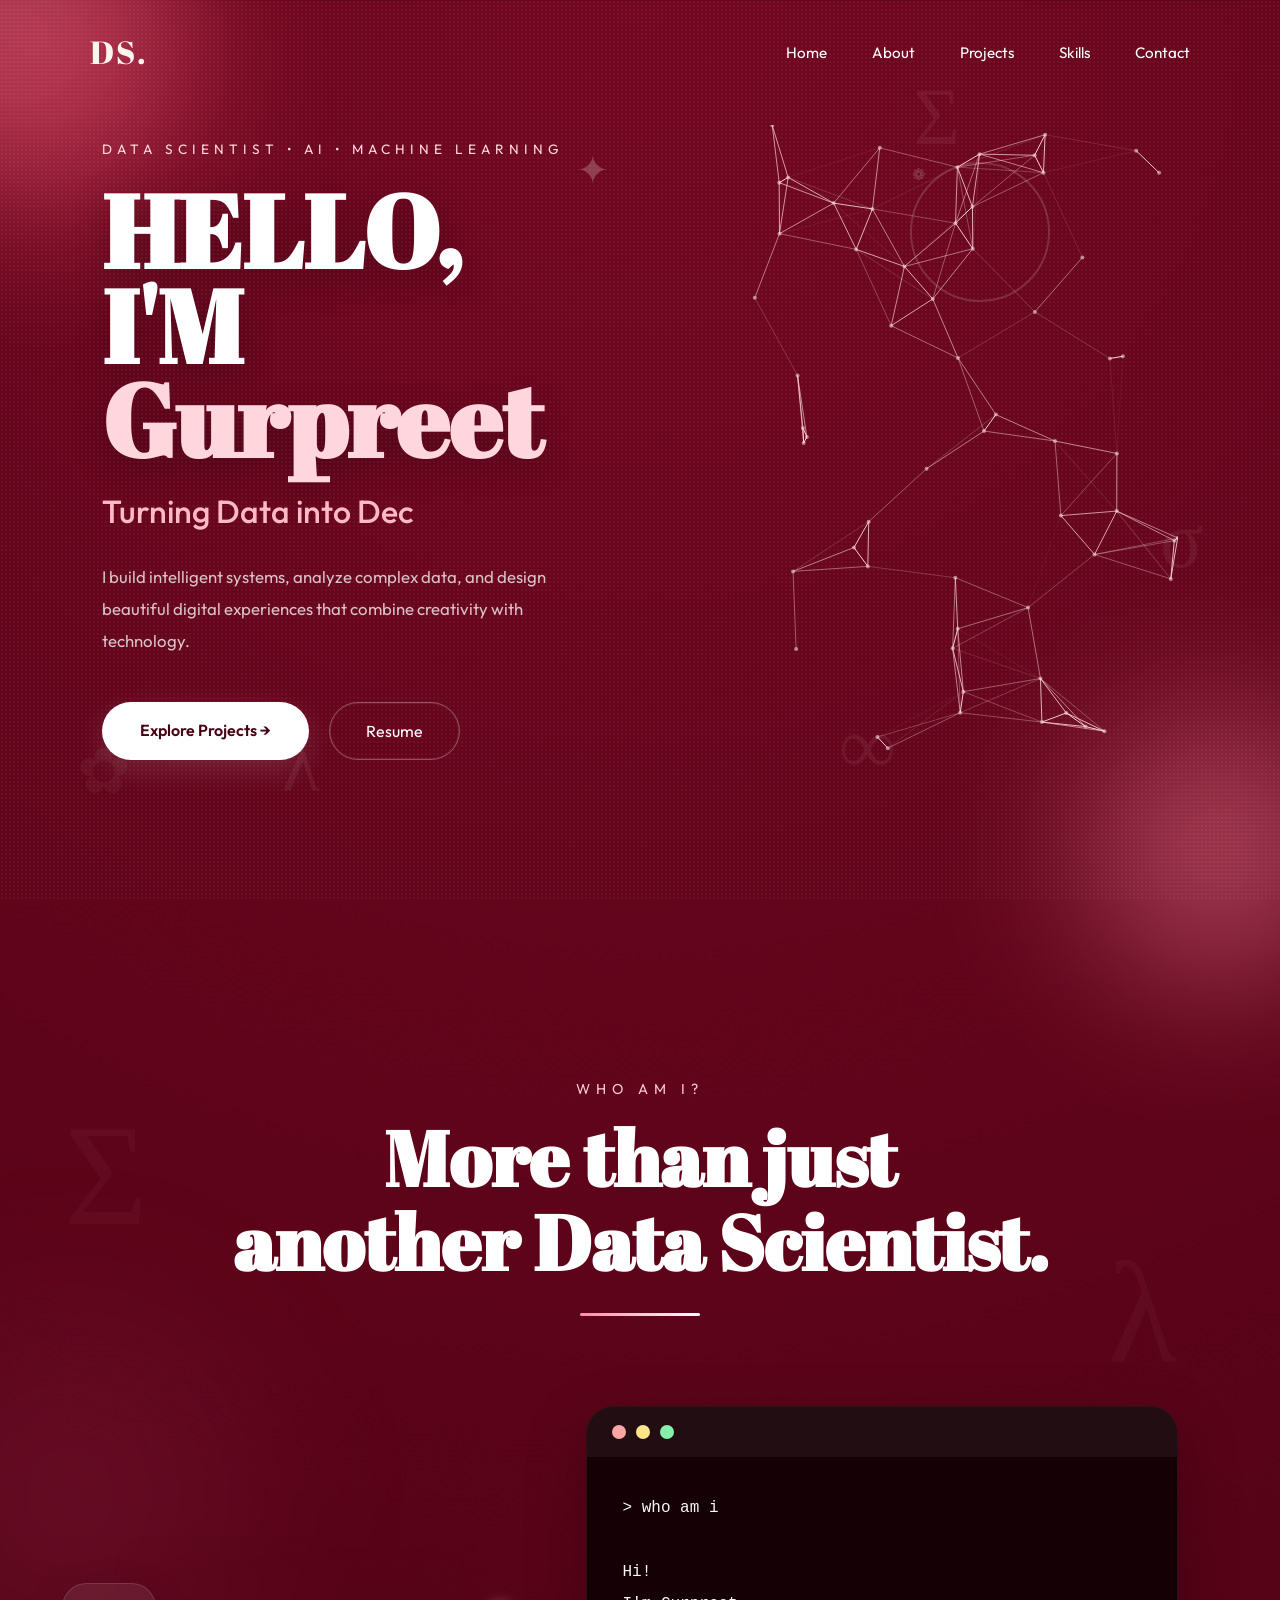
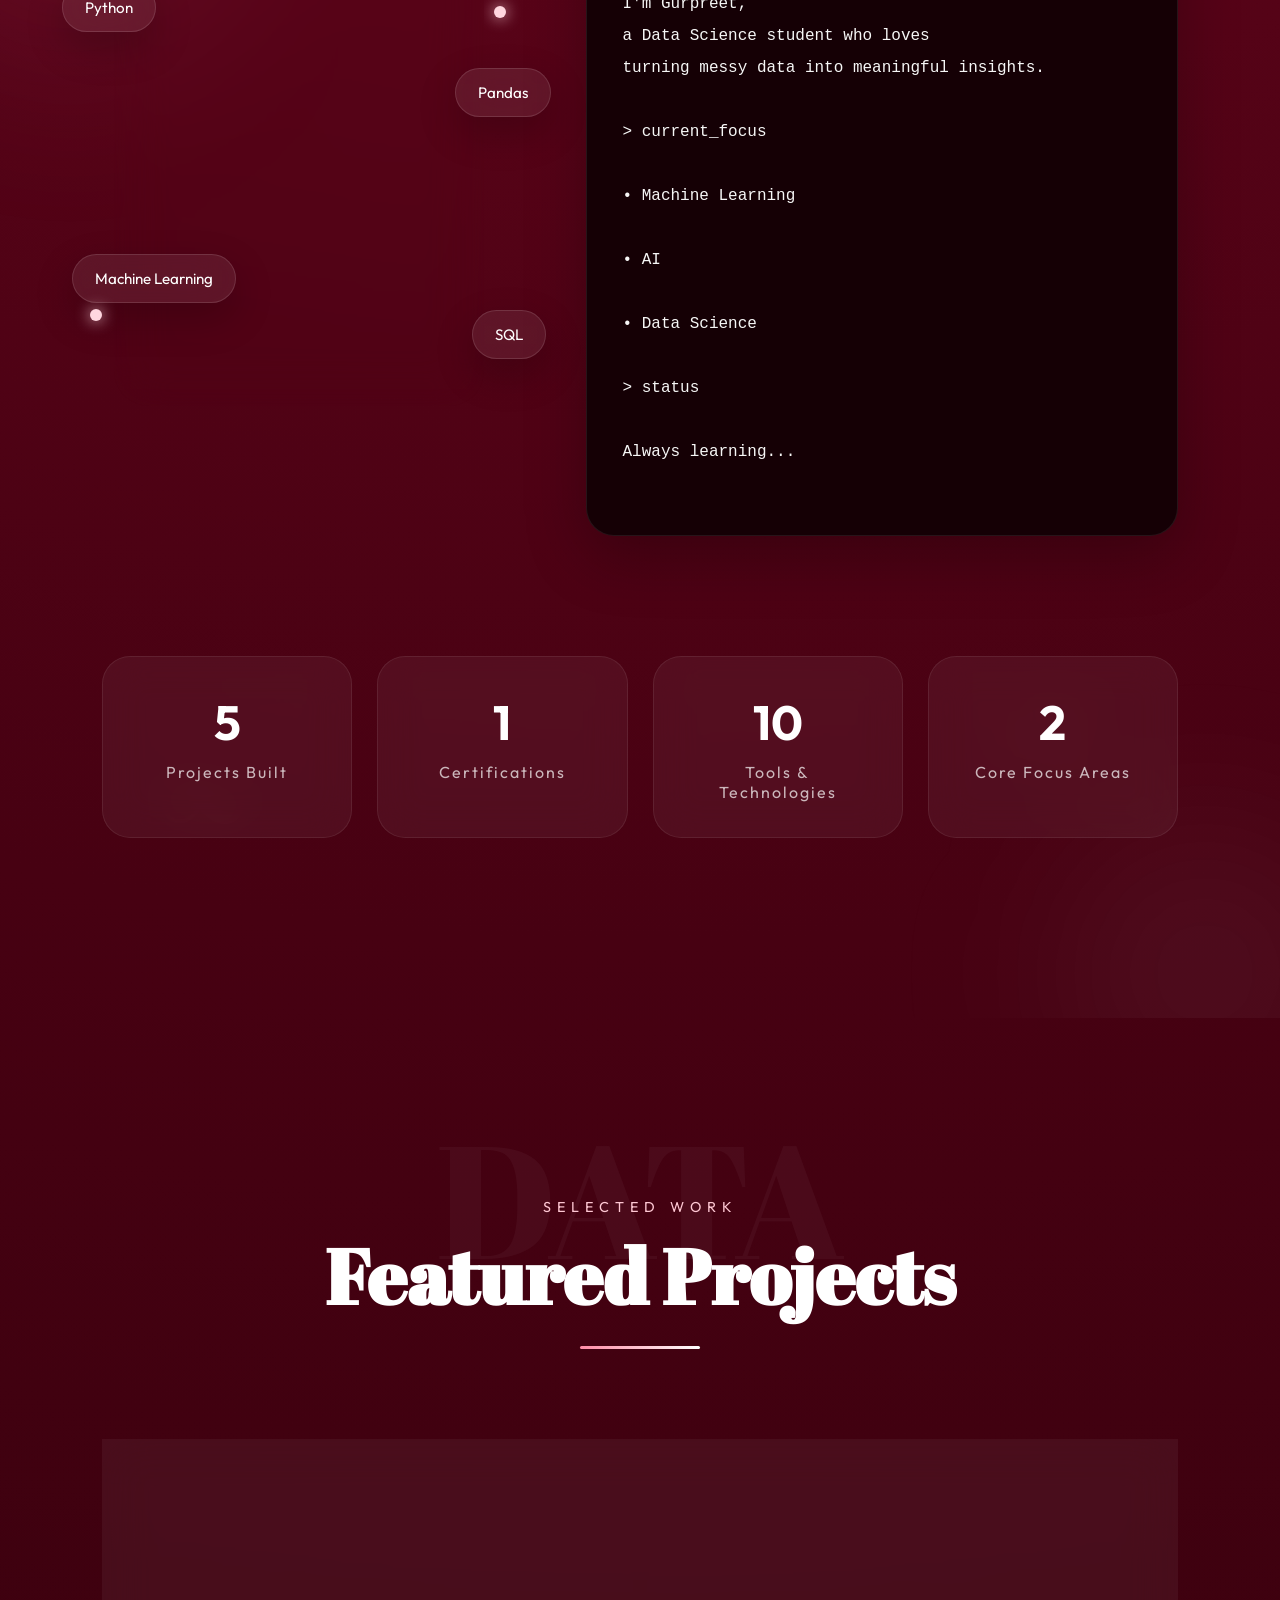
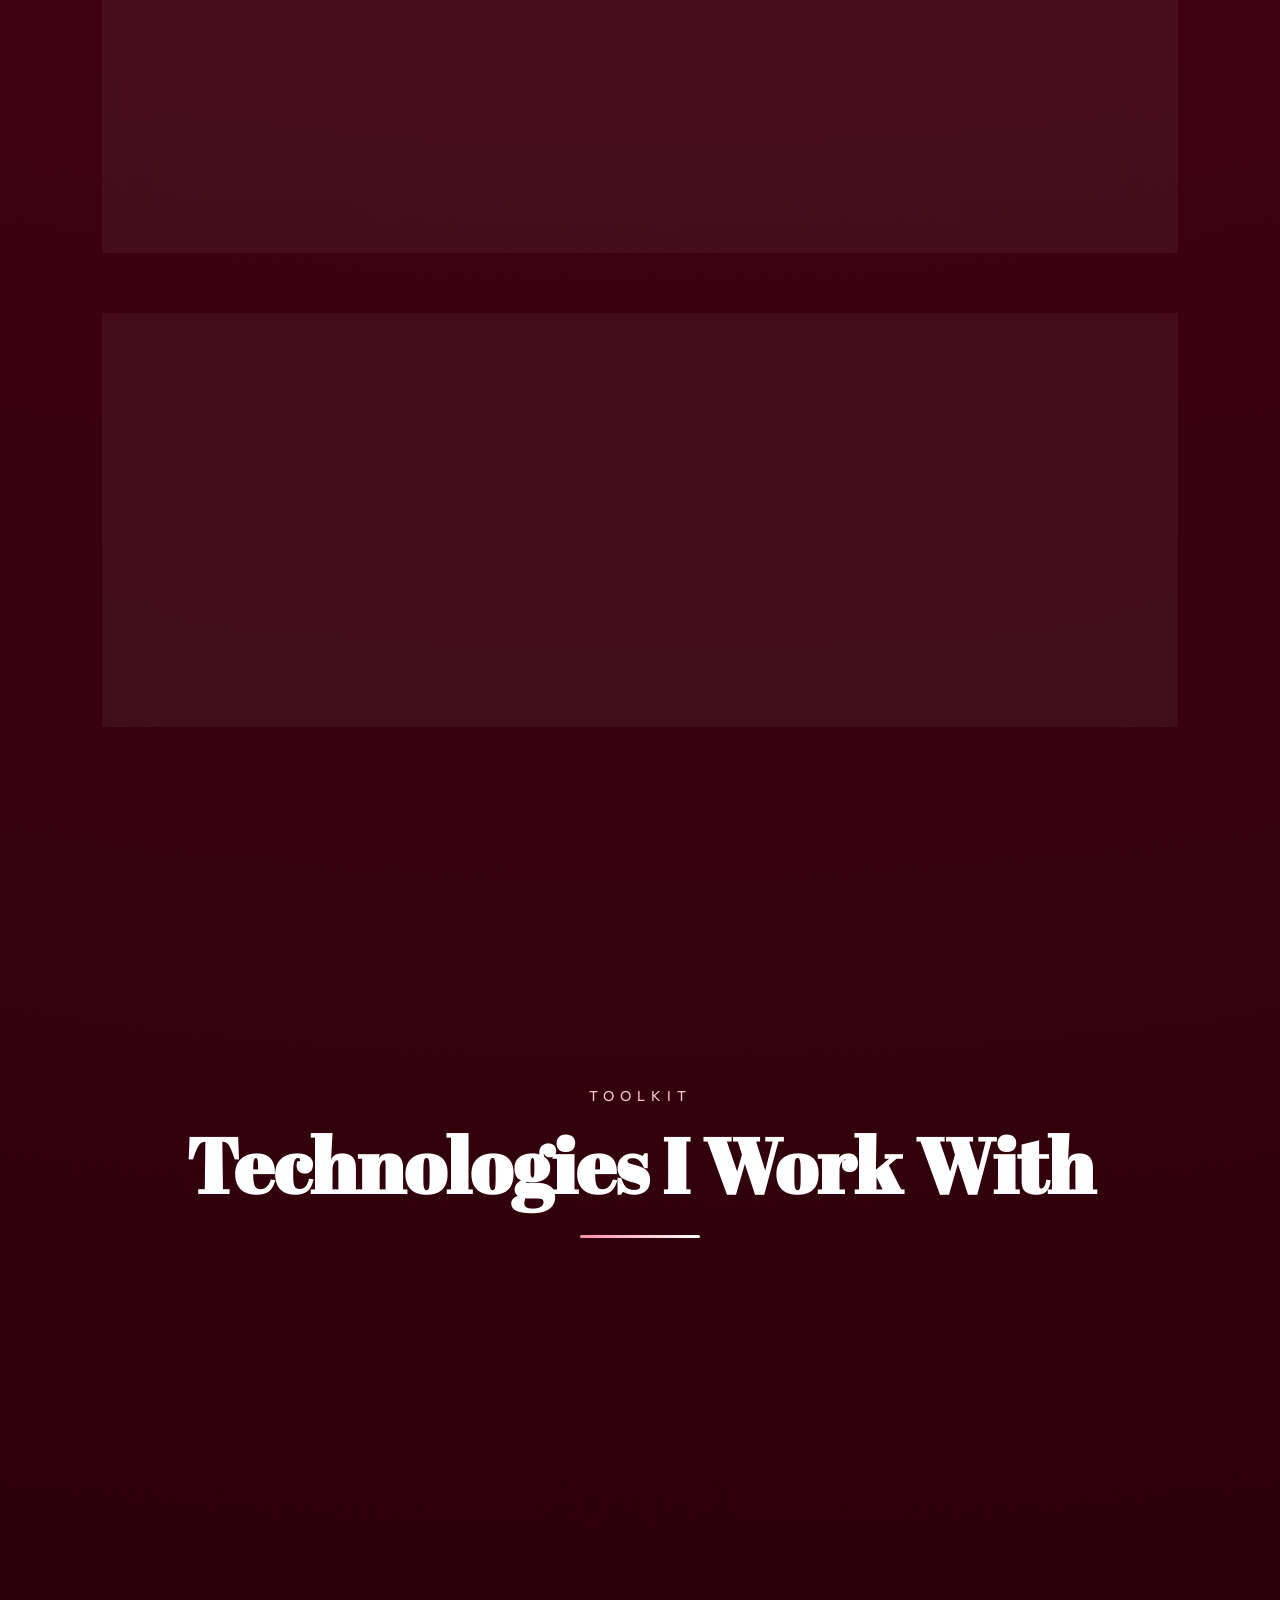
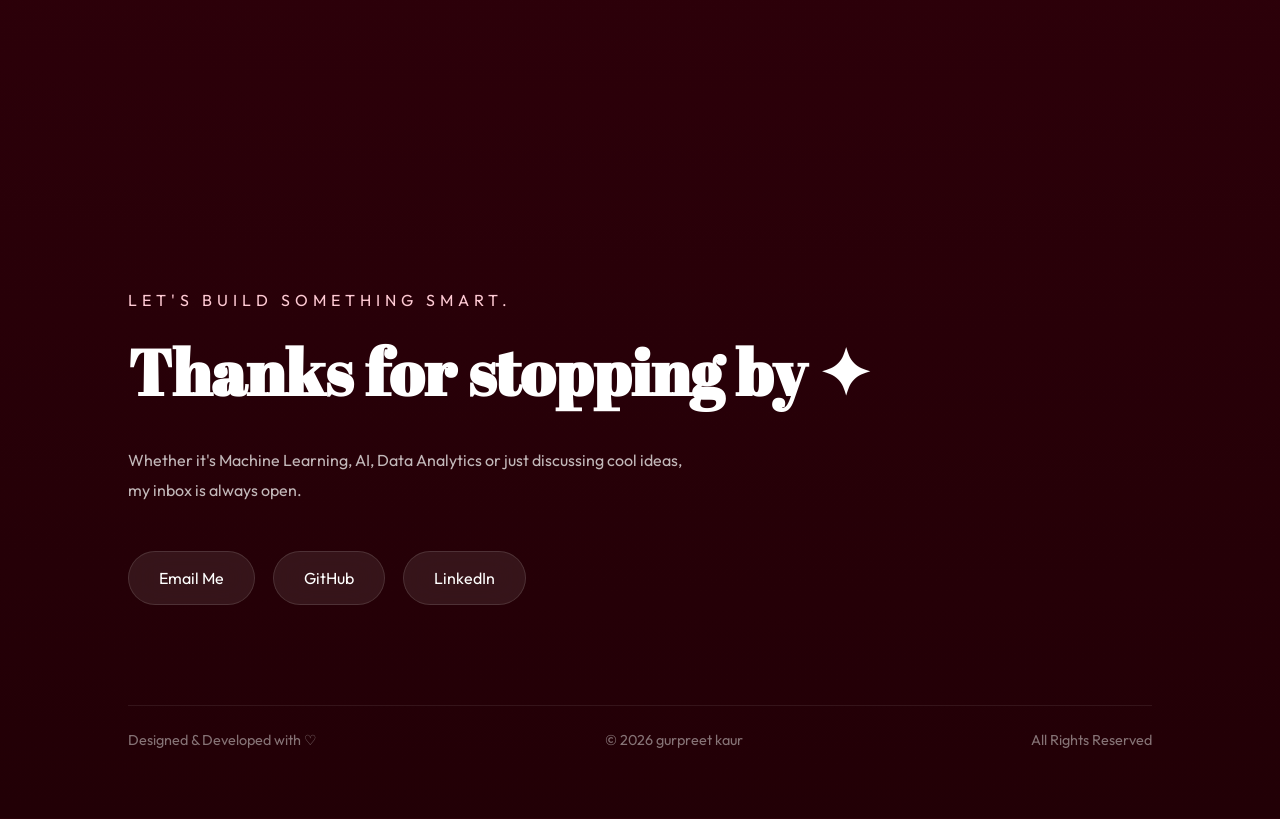
==== home.html @ 39acb0eb "Initial portfolio" ====
<!DOCTYPE html>
<html lang="en">

<head>
    <meta charset="UTF-8">
    <meta name="viewport" content="width=device-width, initial-scale=1.0">
    <title>Gurpreet Kaur | Data Scientist</title>
    <link rel="stylesheet" href="home.css">
    <link
        href="https://fonts.googleapis.com/css2?family=Abril+Fatface&family=Outfit:wght@300;400;500;600;700&display=swap"
        rel="stylesheet">
</head>

<body>
    <!-- Mouse Glow -->
    <div class="cursor-glow"></div>
    <!-- Grain -->
    <div class="grain"></div>
    <!-- Floating Particles -->
    <div class="particles"></div>
    <!-- Background Blobs -->
    <div class="blob blob1"></div>
    <div class="blob blob2"></div>
    <!-- Floating Maths -->
    <div class="math math1">Σ</div>
    <div class="math math2">λ</div>
    <div class="math math3">σ</div>
    <div class="math math4">∞</div>
    <!-- Decorative Shapes -->
    <div class="shape star">✦</div>
    <div class="shape flower">✿</div>
    <div class="shape circle">❁</div>
    <!-- ================= NAVBAR ================= -->
    <!-- Update Nav -->
    <nav>
        <div class="logo">DS.</div>
        <ul>
            <li><a href="home.html">Home</a></li>
            <li><a href="#about">About</a></li>
            <li><a href="#projects">Projects</a></li>
            <li><a href="#skills">Skills</a></li>
            <li><a href="#footer">Contact</a></li>
        </ul>
    </nav>
    <!-- ================= HERO ================= -->
    <section class="hero">
        <div class="hero-content">
            <p class="tag">
                DATA SCIENTIST • AI • MACHINE LEARNING
            </p>
            <h1>
                HELLO,
                <br>
                I'M
                <span>Gurpreet</span>
            </h1>
            <h2 id="typing">
                Turning Data into Decisions.
            </h2>
            <p class="description">
                I build intelligent systems, analyze complex data,
                and design beautiful digital experiences that combine
                creativity with technology.
            </p>
            <div class="buttons">
                <a href="https://github.com/gunjan01-source" target="_blank" rel="noopener" class="primary">
                    Explore Projects →
                </a>
                <a href="Gurpreet_Kaur_Resume.pdf" target="_blank" rel="noopener" class="secondary">
                    Resume
                </a>
            </div>
        </div>
        <!-- Neural Network -->
        <div class="network">
            <canvas id="networkCanvas"></canvas>
        </div>
    </section>
<!-- ==========================================
                        ABOUT
=========================================== -->
    <section class="about" id="about">
        <div class="about-bg">
            <span>Σ</span>
            <span>λ</span>
            <span>∞</span>
            <span>σ</span>
        </div>
        <div class="section-title">
            <p>WHO AM I?</p>
            <h2>
                More than just
                <br>
                another Data Scientist.
            </h2>
        </div>
        <div class="about-container">
            <!-- LEFT -->
            <div class="about-left">
                <div class="image-card">
                    <img src="profile-pixel-removebg-preview.png" alt="Pixel art portrait of Gurpreet Kaur">
                </div>
                <div class="floating-chip chip-a">
                    Python
                </div>
                <div class="floating-chip chip-b">
                    Pandas
                </div>
                <div class="floating-chip chip-c">
                    Machine Learning
                </div>
                <div class="floating-chip chip-d">
                    SQL
                </div>
            </div>
            <!-- RIGHT -->
            <div class="about-right">
                <div class="terminal">
                    <div class="terminal-header">
                        <span class="red"></span>
                        <span class="yellow"></span>
                        <span class="green"></span>
                    </div>
                    <div class="terminal-body">
                        <pre>
> who am i

Hi!
I'm Gurpreet,
a Data Science student who loves
turning messy data into meaningful insights.

> current_focus

• Machine Learning

• AI

• Data Science

> status

Always learning...

</pre>
                    </div>
                </div>
            </div>
        </div>
        <div class="stats">
            <div class="stat-card">
                <h3 class="counter" data-target="8">0</h3>
                <p>Projects Built</p>
            </div>
            <div class="stat-card">
                <h3 class="counter" data-target="1">0</h3>
                <p>Certifications</p>
            </div>
            <div class="stat-card">
                <h3 class="counter" data-target="16">0</h3>
                <p>Tools &amp; Technologies</p>
            </div>
            <div class="stat-card">
                <h3 class="counter" data-target="3">0</h3>
                <p>Core Focus Areas</p>
            </div>
        </div>
    </section>


      
<!-- =====================================
            PROJECTS
====================================== -->
        <section class="projects" id="projects">
            <div class="section-title">
                <p>SELECTED WORK</p>
                <div class="desing">
                    DATA
                    </div>
                <h2>
                    Featured Projects
                </h2>
            </div>
            <div class="project-list">
                <!-- Project 1 -->
                <article class="project-card">
                    <div class="project-number">
                        01
                    </div>
                    <div class="project-content">
                        <h3>
                            Sales-Analysis
                        </h3>
                        <p>
                            Exploratory data analysis and
                            dashboarding on retail sales data
                            to uncover business insights.
                        </p>
                        <div class="tech-stack">
                            <span>Python</span>
                            <span>Numpy</span>
                            <span>Pandas</span>
                            <span>Matplotlib</span>
                            <span>Power BI</span>
                            <span>SQL</span>
                        </div>
                        <div class="project-buttons">
                            <a href="https://github.com/gunjan01-source/superstore-analysis">
                                GitHub →
                            </a>
                        </div>
                    </div>
                </article>
                <!-- Project 2 -->
                <article class="project-card">
                    <div class="project-number">
                        02
                    </div>
                    <div class="project-content">
                        <h3>
                            House Price Prediction
                        </h3>
                        <p>
                            Predicting house prices using
                            regression algorithms and
                            feature engineering.
                        </p>
                        <div class="tech-stack">
                            <span>Python</span>
                            <span>Pandas</span>
                            <span>Regression</span>
                        </div>
                        <div class="project-buttons">
                            <a href="https://github.com/gunjan01-source/house-price-prediction">
                                GitHub →
                            </a>
                        </div>
                    </div>
                </article>
            </div>
        </section>

        <section class="skills" id="skills">
                <div class="section-title">
                    <p> TOOLKIT</p>
                    <h2>Technologies I Work With</h2>
                </div>
                <div class="skills-cloud">
                    <span class="skill-pill"> Python</span>
                    <span class="skill-pill"> Pandas</span>
                    <span class="skill-pill"> NumPy</span>
                    <span class="skill-pill"> Matplotlib</span>
                    <span class="skill-pill"> Seaborn</span>
                    <span class="skill-pill"> Power BI</span>
                    <span class="skill-pill"> Tableau</span>
                    <span class="skill-pill"> SQL</span>
                    <span class="skill-pill"> MongoDB</span>
                    <span class="skill-pill"> Machine Learning</span>
                    <span class="skill-pill"> Scikit-Learn</span>
                    <span class="skill-pill"> Statistics</span>
                    <span class="skill-pill"> Data Cleaning</span>
                    <span class="skill-pill"> Data Visualization</span>
                    <span class="skill-pill"> Excel</span>
                    <span class="skill-pill"> Git</span>
                </div>
            </section>
<!-- ====================================
                    FOOTER
 ======================================== -->
    <footer class="footer" id="footer">

        <div class="footer-content">
            <p class="footer-tag">
                Let's Build Something Smart.
            </p>
            <h2>
                Thanks for stopping by ✦
            </h2>
            <p class="footer-desc">
                Whether it's Machine Learning, AI,
                Data Analytics or just discussing cool ideas,
                my inbox is always open.
            </p>
            <div class="footer-buttons">
                <a href="mailto:gunjan010908@gmail.com">
                    Email Me
                </a>
                <a href="https://github.com/gunjan01-source" target="_blank">
                    GitHub
                </a>
                <a href="https://www.linkedin.com/in/gurpreet-kaur-55100341a/" target="_blank">
                    LinkedIn
                </a>
            </div>
        </div>

        <div class="footer-bottom">
            <span>
                Designed & Developed with ♡
            </span>
            <span>
                © 2026 gurpreet kaur
            </span>
            <span>
            All Rights Reserved 
            </span>
        </div>
    </footer>
    
    <script src="home.js"></script>
</body>

</html>
---- home.css ----
/* ===================================================
        RESET
=================================================== */

*{
    margin:0;
    padding:0;
    box-sizing:border-box;
}

html{
    scroll-behavior:smooth;
}

body{

    background:
    radial-gradient(circle at top,
    #730721 0%,
    #470112 45%,
    #220006 100%);

    min-height:100vh;

    overflow-x:hidden;

    color:#FFF5F0;

    font-family:'Outfit',sans-serif;


}


/* ===================================================
        VARIABLES
=================================================== */

:root{

    --primary:#fff5ef;

    --secondary:#ffd8de;

    --accent:#ff5c7c;

    --glass:rgba(255,255,255,.08);

}


/* ===================================================
        GRAIN
=================================================== */

.grain{

    position:fixed;

    inset:0;

    pointer-events:none;

    opacity:.05;

    z-index:999;

    background-image:

    radial-gradient(#ffffff 1px,transparent 1px);

    background-size:4px 4px;

}


/* ===================================================
        NAVBAR
=================================================== */

nav{

    position:fixed;

    top:0;

    left:0;

    width:100%;

    padding:30px 7%;

    display:flex;

    justify-content:space-between;

    align-items:center;

    z-index:100;

}

.logo{

    font-size:2rem;

    font-family:'Abril Fatface',serif;

    color:var(--primary);

    letter-spacing:2px;

}

nav ul{

    display:flex;

    list-style:none;

    gap:45px;

}

nav a{

    text-decoration:none;

    color:white;

    font-size:.95rem;

    position:relative;

    transition:.35s;

}

nav a::after{

    content:"";

    position:absolute;

    left:0;

    bottom:-6px;

    width:0;

    height:2px;

    background:white;

    transition:.35s;

}

nav a:hover::after{

    width:100%;

}

nav a:hover{

    color:#ffd6dd;

}


/* ===================================================
        HERO
=================================================== */

.hero{

    min-height:100vh;

    display:flex;

    align-items:center;

    justify-content:space-between;

    padding:0 8%;

    position:relative;

}


/* ===================================================
        CONTENT
=================================================== */

.hero-content{

    width:55%;

    z-index:20;

}

.tag{

    color:#ffd8df;

    letter-spacing:5px;

    text-transform:uppercase;

    margin-bottom:25px;

    font-size:.85rem;

}

.hero h1{

    font-family:'Abril Fatface',serif;

    font-size:clamp(4rem,8vw,8rem);

    line-height:.92;

    color:white;

}

.hero h1 span{

    color:#ffd6dd;

}

.hero h2{

    margin-top:25px;

    font-size:2rem;

    font-weight:500;

    color:#ffb8c5;

}

.description{

    margin-top:30px;

    line-height:1.9;

    color:rgba(255,255,255,.75);

    width:85%;

    font-size:1.05rem;

}


/* ===================================================
        BUTTONS
=================================================== */

.buttons{

    margin-top:45px;

    display:flex;

    gap:20px;

}

button{

    cursor:pointer;

    border:none;

    font-size:1rem;

    transition:.35s;

    border-radius:50px;

}

a.primary,
a.secondary{

    display:inline-block;

    cursor:pointer;

    text-decoration:none;

    font-size:1rem;

    transition:.35s;

    border-radius:50px;

}

.primary{

    background:white;

    color:#450112;

    padding:18px 38px;

    font-weight:600;

}

.primary:hover{

    transform:translateY(-6px);

    box-shadow:

    0 15px 35px

    rgba(255,255,255,.18);

}

.secondary{

    background:transparent;

    border:1px solid

    rgba(255,255,255,.3);

    color:white;

    padding:18px 36px;

    backdrop-filter:blur(12px);

}

.secondary:hover{

    background:

    rgba(255,255,255,.08);

    transform:translateY(-6px);

}


/* ===================================================
        NETWORK
=================================================== */

.network{

    width:40%;

    height:650px;

    position:relative;

    overflow:hidden;

}

#networkCanvas{

    width:100%;

    height:100%;

}


/* ===================================================
        SCROLL
=================================================== */

.scroll{

    position:absolute;

    bottom:35px;

    left:50%;

    transform:translateX(-50%);

    display:flex;

    flex-direction:column;

    align-items:center;

    gap:8px;

    color:rgba(255,255,255,.55);

    animation:bounce 2s infinite;

}

.scroll span{

    font-size:.85rem;

    letter-spacing:3px;

}

@keyframes bounce{

    50%{

        transform:

        translate(-50%,-12px);

    }

}


/* ===================================================
        RESPONSIVE
=================================================== */

@media(max-width:950px){

.hero{

flex-direction:column;

justify-content:center;

text-align:center;

padding-top:120px;

}

.hero-content{

width:100%;

}

.description{

width:100%;

}

.buttons{

justify-content:center;

}

.network{

display:none;

}

nav ul{

display:none;

}

}

/* ===================================================
        CURSOR GLOW
=================================================== */

.cursor-glow{

    position:fixed;

    width:450px;

    height:450px;

    border-radius:50%;

    background:
    radial-gradient(circle,
    rgba(255,180,195,.22),
    transparent 70%);

    filter:blur(40px);

    pointer-events:none;

    z-index:1;

    transform:translate(-50%,-50%);

}


/* ===================================================
        FLOATING CODE
=================================================== */

.floating-code{

    position:absolute;

    font-family:monospace;

    color:rgba(255,255,255,.07);

    font-size:1rem;

    pointer-events:none;

    animation:floatCode 14s ease-in-out infinite;

    user-select:none;

}

.code1{

    top:12%;

    left:8%;

}

.code2{

    top:25%;

    right:10%;

}

.code3{

    bottom:18%;

    left:10%;

}

.code4{

    bottom:25%;

    right:8%;

}

.code5{

    top:55%;

    left:4%;

}

.code6{

    top:68%;

    right:18%;

}



/* ===================================================
        MATH SYMBOLS
=================================================== */

.math{

    position:absolute;

    color:rgba(255,255,255,.06);

    font-size:5rem;

    font-family:serif;

    pointer-events:none;

    animation:floatMath 12s ease-in-out infinite;

}

.math1{

    top:8%;

    right:25%;

}

.math2{

    bottom:10%;

    left:22%;

}

.math3{

    top:55%;

    right:6%;

}

.math4{

    bottom:12%;

    right:30%;

}



/* ===================================================
        DECORATIONS
=================================================== */

.shape{

    position:absolute;

    color:rgba(255,255,255,.22);

    pointer-events:none;

}

.star{

    font-size:2.5rem;

    top:16%;

    left:45%;

    animation:spinStar 12s linear infinite;

}

.flower{

    font-size:4rem;

    bottom:10%;

    left:6%;

    opacity:.18;

}

.circle{

    width:140px;

    height:140px;

    border-radius:50%;

    border:2px solid rgba(255,255,255,.15);

    top:18%;

    right:18%;

}



/* ===================================================
        GLASS BLOBS
=================================================== */

.blob{

    position:absolute;

    border-radius:50%;

    filter:blur(80px);

    opacity:.45;

    z-index:-1;

}

.blob1{

    width:320px;

    height:320px;

    background:#ff4d6d;

    top:-100px;

    left:-120px;

}

.blob2{

    width:260px;

    height:260px;

    background:#ff8aa3;

    right:-70px;

    bottom:-80px;

}



/* ===================================================
        PARTICLES
=================================================== */

.particles{

    position:fixed;

    inset:0;

    pointer-events:none;

    overflow:hidden;

    z-index:2;

}

.particle{

    position:absolute;

    width:3px;

    height:3px;

    background:white;

    border-radius:50%;

    opacity:.45;

}



/* ===================================================
        HOVER EFFECTS
=================================================== */

.primary:hover{

    background:#ffeef2;

}

.secondary:hover{

    border-color:white;

}



/* ===================================================
        SHADOWS
=================================================== */

.hero h1{

    text-shadow:

    0 10px 35px rgba(0,0,0,.25);

}

.primary{

    box-shadow:

    0 10px 30px rgba(255,255,255,.12);

}

.secondary{

    box-shadow:

    inset 0 0 0 1px rgba(255,255,255,.08);

}



/* ===================================================
        ANIMATIONS
=================================================== */

@keyframes floatCode{

    0%{

        transform:

        translateY(0px);

    }

    50%{

        transform:

        translateY(-20px);

    }

    100%{

        transform:

        translateY(0px);

    }

}

@keyframes floatMath{

    0%{

        transform:

        translateY(0px)
        rotate(0deg);

    }

    50%{

        transform:

        translateY(-25px)
        rotate(8deg);

    }

    100%{

        transform:

        translateY(0px)
        rotate(0deg);

    }

}

@keyframes spinStar{

    from{

        transform:rotate(0deg);

    }

    to{

        transform:rotate(360deg);

    }

}
/* ===============================
            FOOTER
================================== */

.footer{

    position:relative;

    padding:180px 10% 70px;

    overflow:hidden;

}


/* HUGE BACKGROUND TEXT */

.footer-bg-text{

    position:absolute;

    top:30px;

    left:50%;

    transform:translateX(-50%);

    font-family:"Abril Fatface",serif;

    font-size:18rem;

    color:rgba(255,255,255,.03);

    pointer-events:none;

    user-select:none;

}


/* Content */

.footer-content{

    position:relative;

    z-index:5;

    max-width:800px;

}


/* Tag */

.footer-tag{

    letter-spacing:5px;

    text-transform:uppercase;

    color:#ffcad4;

    margin-bottom:18px;

}


/* Heading */

.footer h2{

    font-size:4rem;

    font-family:"Abril Fatface",serif;

    color:white;

}


/* Description */

.footer-desc{

    margin-top:30px;

    width:70%;

    line-height:1.9;

    color:rgba(255,255,255,.72);

}


/* Buttons */

.footer-buttons{

    display:flex;

    gap:18px;

    margin-top:45px;

    flex-wrap:wrap;

}
/* ==================================================
                ABOUT SECTION
================================================== */

.about{

    position:relative;

    padding:180px 8%;

    overflow:hidden;

}

/* ===============================
        Background Symbols
================================ */

.about-bg span{

    position:absolute;

    font-size:9rem;

    color:rgba(255,255,255,.03);

    font-family:"Abril Fatface",serif;

    user-select:none;

}

.about-bg span:nth-child(1){

    top:10%;
    left:5%;

}

.about-bg span:nth-child(2){

    right:8%;
    top:18%;

}

.about-bg span:nth-child(3){

    bottom:8%;
    left:12%;

}

.about-bg span:nth-child(4){

    right:15%;
    bottom:12%;

}

/* ===============================
        Section Heading
================================ */

.section-title{

    text-align:center;

    margin-bottom:90px;

}

.section-title p{

    color:#ffc8d4;

    letter-spacing:6px;

    font-size:.9rem;

    text-transform:uppercase;

    margin-bottom:18px;

}

.section-title h2{

    font-family:"Abril Fatface",serif;

    font-size:clamp(2.8rem,6vw,5.5rem);

    line-height:1.1;

    color:white;

}

/* ===============================
        Layout
================================ */

.about-container{

    display:flex;

    justify-content:space-between;

    align-items:center;

    gap:90px;

}

/* ===============================
        Left Side
================================ */

.about-left{

    width:40%;

    position:relative;

    display:flex;

    justify-content:center;

}

/* ===============================
        Image Card
================================ */

.image-card{

    width:370px;

    height:470px;

    border-radius:35px;

    overflow:hidden;

    position:relative;

    backdrop-filter:blur(25px);

    background:rgba(255,255,255,.06);

    border:1px solid rgba(255,255,255,.1);

    box-shadow:

    0 20px 60px rgba(0,0,0,.25);

    transition:.45s;

}

.image-card:hover{

    transform:

    translateY(-10px)

    rotate(-2deg);

}

.image-card img{

    width:100%;

    height:100%;

    object-fit:cover;

    transition:.5s;

}

.image-card canvas{

    display:block;

    width:100%;

    height:100%;

    transition:.5s;

}

.image-card:hover img{

    transform:scale(1.08);

}

.image-card:hover canvas{

    transform:scale(1.08);

}

/* Glass Glow */

.image-card::before{

    content:"";

    position:absolute;

    inset:0;

    background:

    linear-gradient(

        130deg,

        rgba(255,255,255,.25),

        transparent 45%,

        transparent

    );

    pointer-events:none;

}

/* ===============================
        Right Side
================================ */

.about-right{

    width:60%;

}

/* ===============================
        Terminal
================================ */

.terminal{

    border-radius:28px;

    overflow:hidden;

    background:#150005;

    border:1px solid rgba(255,255,255,.08);

    box-shadow:

    0 20px 60px rgba(0,0,0,.25);

}

/* Terminal Header */

.terminal-header{

    display:flex;

    align-items:center;

    gap:10px;

    padding:18px 25px;

    background:rgba(255,255,255,.05);

}

.terminal-header span{

    width:14px;

    height:14px;

    border-radius:50%;

}

.red{

    background:#FCA5A5;

}

.yellow{

    background:#FDE68A;

}

.green{

    background:#86EFAC;

}

/* Terminal Body */

.terminal-body{

    padding:35px;

}

.terminal-body pre{

    font-family:monospace;

    font-size:1rem;

    line-height:2;

    color:#f6f6f6;

    white-space:pre-wrap;

}

/* ===============================
        Stats
================================ */

.stats{

    margin-top:120px;

    display:grid;

    grid-template-columns:repeat(4,1fr);

    gap:25px;

}

.stat-card{

    padding:35px;

    border-radius:28px;

    background:rgba(255,255,255,.05);

    backdrop-filter:blur(20px);

    border:1px solid rgba(255,255,255,.08);

    text-align:center;

    transition:.4s;

}

.stat-card:hover{

    transform:

    translateY(-10px);

    background:rgba(255,255,255,.09);

}

.stat-card h3{

    font-size:3rem;

    color:white;

    margin-bottom:10px;

}

.stat-card p{

    color:rgba(255,255,255,.7);

    letter-spacing:2px;

}
/*==================================================
        FLOATING SKILL CHIPS
==================================================*/

.floating-chip{

    position:absolute;

    display:flex;
    align-items:center;
    gap:10px;

    padding:14px 22px;

    border-radius:50px;

    background:rgba(255,255,255,.08);

    backdrop-filter:blur(20px);

    border:1px solid rgba(255,255,255,.12);

    color:#fff;

    font-size:.95rem;

    box-shadow:
    0 15px 40px rgba(0,0,0,.2);

    animation:chipFloat 7s ease-in-out infinite;

    transition:.35s;

    cursor:default;

}

.floating-chip:hover{

    transform:
    translateY(-12px)
    scale(1.08);

    background:rgba(255,255,255,.14);

}

/* Chip Locations */

.chip-a{

    top:10%;

    left:-40px;

}

.chip-b{

    right:-55px;

    top:28%;

    animation-delay:1s;

}

.chip-c{

    left:-30px;

    bottom:22%;

    animation-delay:2s;

}

.chip-d{

    right:-50px;

    bottom:10%;

    animation-delay:3s;

}

/*==================================================
            IMAGE GLOW
==================================================*/

.image-card::after{

    content:"";

    position:absolute;

    inset:-3px;

    border-radius:38px;

    background:

    linear-gradient(
        135deg,
        rgba(255,255,255,.25),
        transparent,
        rgba(255,120,170,.3)
    );

    z-index:-1;

    filter:blur(20px);

}

/*==================================================
        SHIMMER
==================================================*/

.image-card .shine{

    position:absolute;

    width:150%;

    height:60px;

    background:

    linear-gradient(

        90deg,

        transparent,

        rgba(255,255,255,.45),

        transparent

    );

    transform:

    rotate(-30deg);

    left:-150%;

    top:20%;

    animation:

    shimmer 5s infinite;

}

/*==================================================
        TERMINAL GLOW
==================================================*/

.terminal{

    position:relative;

}

.terminal::before{

    content:"";

    position:absolute;

    inset:-1px;

    border-radius:28px;

    background:

    linear-gradient(

        135deg,

        rgba(255,255,255,.15),

        transparent,

        rgba(255,120,170,.2)

    );

    z-index:-1;

    filter:blur(15px);

}

/*==================================================
        NEURAL DOTS
==================================================*/

.about-left::before,

.about-left::after{

    content:"";

    position:absolute;

    width:12px;

    height:12px;

    border-radius:50%;

    background:#ffd6df;

    box-shadow:

    0 0 15px #ffd6df;

    animation:pulseDot 3s infinite;

}

.about-left::before{

    top:15%;

    right:-10px;

}

.about-left::after{

    bottom:18%;

    left:-12px;

}

/*==================================================
        CONNECTING LINE
==================================================*/

.line{

    position:absolute;

    width:140px;

    height:2px;

    background:

    linear-gradient(

        90deg,

        rgba(255,255,255,.25),

        transparent

    );

}

/*==================================================
        SECTION GLOW
==================================================*/

.about::before{

    content:"";

    position:absolute;

    width:500px;

    height:500px;

    background:

    radial-gradient(

        circle,

        rgba(255,120,170,.12),

        transparent 70%

    );

    top:20%;

    left:-180px;

    filter:blur(80px);

    z-index:-1;

}

.about::after{

    content:"";

    position:absolute;

    width:450px;

    height:450px;

    background:

    radial-gradient(

        circle,

        rgba(255,255,255,.08),

        transparent 70%

    );

    bottom:-180px;

    right:-150px;

    filter:blur(80px);

    z-index:-1;

}

/*==================================================
            ANIMATIONS
==================================================*/

@keyframes chipFloat{

    0%,100%{

        transform:translateY(0px);

    }

    50%{

        transform:translateY(-18px);

    }

}

@keyframes shimmer{

    from{

        left:-170%;

    }

    to{

        left:170%;

    }

}

@keyframes pulseDot{

    0%,100%{

        transform:scale(1);

        opacity:1;

    }

    50%{

        transform:scale(1.8);

        opacity:.45;

    }

}

.footer-buttons a{

    text-decoration:none;

    color:white;

    padding:16px 30px;

    border-radius:50px;

    background:rgba(255,255,255,.08);

    backdrop-filter:blur(18px);

    border:1px solid rgba(255,255,255,.12);

    transition:.35s;

}

.footer-buttons a:hover{

    transform:translateY(-6px);

    background:rgba(255,255,255,.15);

}


/* Bottom */

.footer-bottom{

    margin-top:100px;

    display:flex;

    justify-content:space-between;

    border-top:1px solid rgba(255,255,255,.08);

    padding-top:25px;

    color:rgba(255,255,255,.45);

    font-size:.9rem;

}


/*==================================================
        SCROLL REVEAL
==================================================*/

.reveal{

    opacity:0;

    transform:translateY(80px);

    transition:

    opacity .8s ease,

    transform .8s ease;

}

.reveal.active{

    opacity:1;

    transform:translateY(0);

}


/*==================================================
        TERMINAL HOVER
==================================================*/

.terminal{

    transition:

    .45s ease;

}

.terminal:hover{

    transform:

    translateY(-12px);

    box-shadow:

    0 30px 70px rgba(0,0,0,.35);

}


/*==================================================
        IMAGE FLOAT
==================================================*/

.image-card{

    animation:

    imageFloat 8s ease-in-out infinite;

}

@keyframes imageFloat{

    0%,100%{

        transform:translateY(0);

    }

    50%{

        transform:translateY(-12px);

    }

}


/*==================================================
        STAT CARD
==================================================*/

.stat-card{

    position:relative;
    align-items: center;
    justify-content: space-between;
    overflow:hidden;

}

.stat-card::before{

    content:"";

    position:absolute;

    inset:0;

    background:

    linear-gradient(

    120deg,

    transparent,

    rgba(255,255,255,.12),

    transparent

    );

    transform:translateX(-150%);

    transition:.8s;

}

.stat-card:hover::before{

    transform:translateX(180%);

}

.stat-card:hover{

    box-shadow:

    0 20px 60px rgba(255,255,255,.08);

}


/*==================================================
        TITLE EFFECT
==================================================*/

.section-title h2{

    position:relative;

}

.section-title h2::after{

    content:"";

    display:block;

    width:120px;

    height:3px;

    margin:28px auto 0;

    background:

    linear-gradient(

    90deg,

    #ff8ca6,

    white

    );

    border-radius:10px;

}


/*==================================================
        SOFT GLOW
==================================================*/

.about{

    isolation:isolate;

}

.about .blob{

    position:absolute;

    width:350px;

    height:350px;

    border-radius:50%;

    filter:blur(120px);

    opacity:.15;

    z-index:-2;

}

.about .blob.left{

    background:#ff4f8a;

    left:-140px;

    top:20%;

}

.about .blob.right{

    background:#ffffff;

    right:-180px;

    bottom:10%;

}


/*==================================================
        TEXT SELECTION
==================================================*/

.about ::selection{

    background:#ff7ea3;

    color:white;

}


/*==================================================
        SCROLLBAR
==================================================*/

::-webkit-scrollbar{

    width:10px;

}

::-webkit-scrollbar-track{

    background:#220006;

}

::-webkit-scrollbar-thumb{

    background:#ff6b91;

    border-radius:50px;

}

::-webkit-scrollbar-thumb:hover{

    background:#ff88aa;

}


/*==================================================
        RESPONSIVE
==================================================*/

@media(max-width:1100px){

.about-container{

flex-direction:column;

}

.about-left{

width:100%;

}

.about-right{

width:100%;

}

.stats{

grid-template-columns:

repeat(2,1fr);

}

.image-card{

width:320px;

height:420px;

}

}

@media(max-width:700px){

.section-title h2{

font-size:2.7rem;

}

.stats{

grid-template-columns:1fr;

}

.image-card{

width:280px;

height:370px;

}

.floating-chip{

display:none;

}

.terminal-body{

padding:22px;

}

.terminal-body pre{

font-size:.9rem;

}

}

/*==================================================
                PROJECTS SECTION
==================================================*/

.projects{

    position:relative;

    padding:180px 8%;

    overflow:hidden;

}

/*=========================================
            PROJECT LIST
=========================================*/

.project-list{

    display:flex;

    flex-direction:column;

    gap:60px;

    margin-top:90px;

}

/*=========================================
            PROJECT CARD
=========================================*/

.project-card{

    position:relative;

    display:flex;

    align-items:center;

    justify-content:space-between;

    gap:60px;

    padding:60px;

    border-radius:35px;

    overflow:hidden;

    background:rgba(255,255,255,.05);

    backdrop-filter:blur(22px);

    border:1px solid rgba(255,255,255,.08);

    transition:.45s ease;

}

.project-card:hover{

    transform:
    translateY(-12px);

    background:rgba(255,255,255,.08);

    box-shadow:

    0 30px 80px rgba(0,0,0,.25);
    
}

.desing{
    position:absolute;
    top:0;
    left:50%;
    transform:translate(-50%,-50%);
    text-align:center;
    font-size:10rem;
    font-family:"Abril Fatface",serif;
    color:rgba(255,255,255,.04);
    pointer-events:none;
    user-select:none;
    white-space:nowrap;
    z-index:-1;
}

/*=========================================
            HUGE NUMBER
=========================================*/

.project-number{

    position:absolute;

    right:40px;

    top:50%;

    transform:translateY(-50%);

    font-size:10rem;

    font-family:"Abril Fatface",serif;

    color:rgba(255,255,255,.04);

    pointer-events:none;

    transition:.5s;

}

.project-card:hover .project-number{

    transform:

    translateY(-50%)

    scale(1.1);

    color:rgba(255,255,255,.08);

}

/*=========================================
            CONTENT
=========================================*/

.project-content{

    width:70%;

    position:relative;

    z-index:2;

}

.project-content h3{

    font-size:2.4rem;

    margin-bottom:20px;

    color:white;

}

.project-content p{

    width:80%;

    line-height:1.8;

    color:rgba(255,255,255,.72);

}

/*=========================================
            TECH STACK
=========================================*/

.tech-stack{

    display:flex;

    gap:15px;

    flex-wrap:wrap;

    margin-top:30px;

}

.tech-stack span{

    padding:12px 20px;

    border-radius:50px;

    background:rgba(255,255,255,.08);

    border:1px solid rgba(255,255,255,.1);

    color:white;

    font-size:.9rem;

    transition:.35s;

}

.tech-stack span:hover{

    transform:

    translateY(-5px);

    background:#ffffff;

    color:#4b0202;

}

/*=========================================
            BUTTONS
=========================================*/

.project-buttons{

    display:flex;

    gap:18px;

    margin-top:40px;

}

.project-buttons a{

    text-decoration:none;

    color:white;

    padding:15px 28px;

    border-radius:50px;

    background:rgba(255,255,255,.08);

    border:1px solid rgba(255,255,255,.1);

    transition:.35s;

}

.project-buttons a:hover{

    transform:

    translateY(-6px);

    background:white;

    color:#4b0202;

}

/*=========================================
            SHIMMER
=========================================*/

.project-card::before{

    content:"";

    position:absolute;

    width:200%;

    height:100px;

    background:

    linear-gradient(

        90deg,

        transparent,

        rgba(255,255,255,.12),

        transparent

    );

    top:-20px;

    left:-220%;

    transform:rotate(-20deg);

    transition:1.2s;

}

.project-card:hover::before{

    left:120%;

}

/*===============================
        SKILLS
================================*/

.skills{

    padding:180px 8%;

}

.skills-cloud{

    margin-top:80px;

    display:flex;

    flex-wrap:wrap;

    justify-content:center;

    gap:20px;

}

/*===============================
        PILLS
================================*/

.skill-pill{

    padding:16px 28px;

    border-radius:999px;

    background:rgba(255,255,255,.06);

    backdrop-filter:blur(18px);

    border:1px solid rgba(255,255,255,.1);

    color:white;

    font-size:1rem;

    transition:.35s;

    cursor:pointer;

    user-select:none;

    animation:float 5s ease-in-out infinite;

    box-shadow:

    0 10px 25px rgba(0,0,0,.15);

}

.skill-pill:hover{

    transform:

    translateY(-8px)

    scale(1.08);

    background:rgba(255,255,255,.12);

    border-color:#ff9ab7;

    box-shadow:

    0 0 25px rgba(255,130,170,.45);

}

/* Different floating delays */

.skill-pill:nth-child(2){animation-delay:.4s;}
.skill-pill:nth-child(3){animation-delay:1s;}
.skill-pill:nth-child(4){animation-delay:1.4s;}
.skill-pill:nth-child(5){animation-delay:2s;}
.skill-pill:nth-child(6){animation-delay:2.4s;}
.skill-pill:nth-child(7){animation-delay:2.8s;}
.skill-pill:nth-child(8){animation-delay:3.2s;}
.skill-pill:nth-child(9){animation-delay:3.6s;}
.skill-pill:nth-child(10){animation-delay:4s;}

@keyframes float{

    0%,100%{

        transform:translateY(0);

    }

    50%{

        transform:translateY(-8px);

    }

}
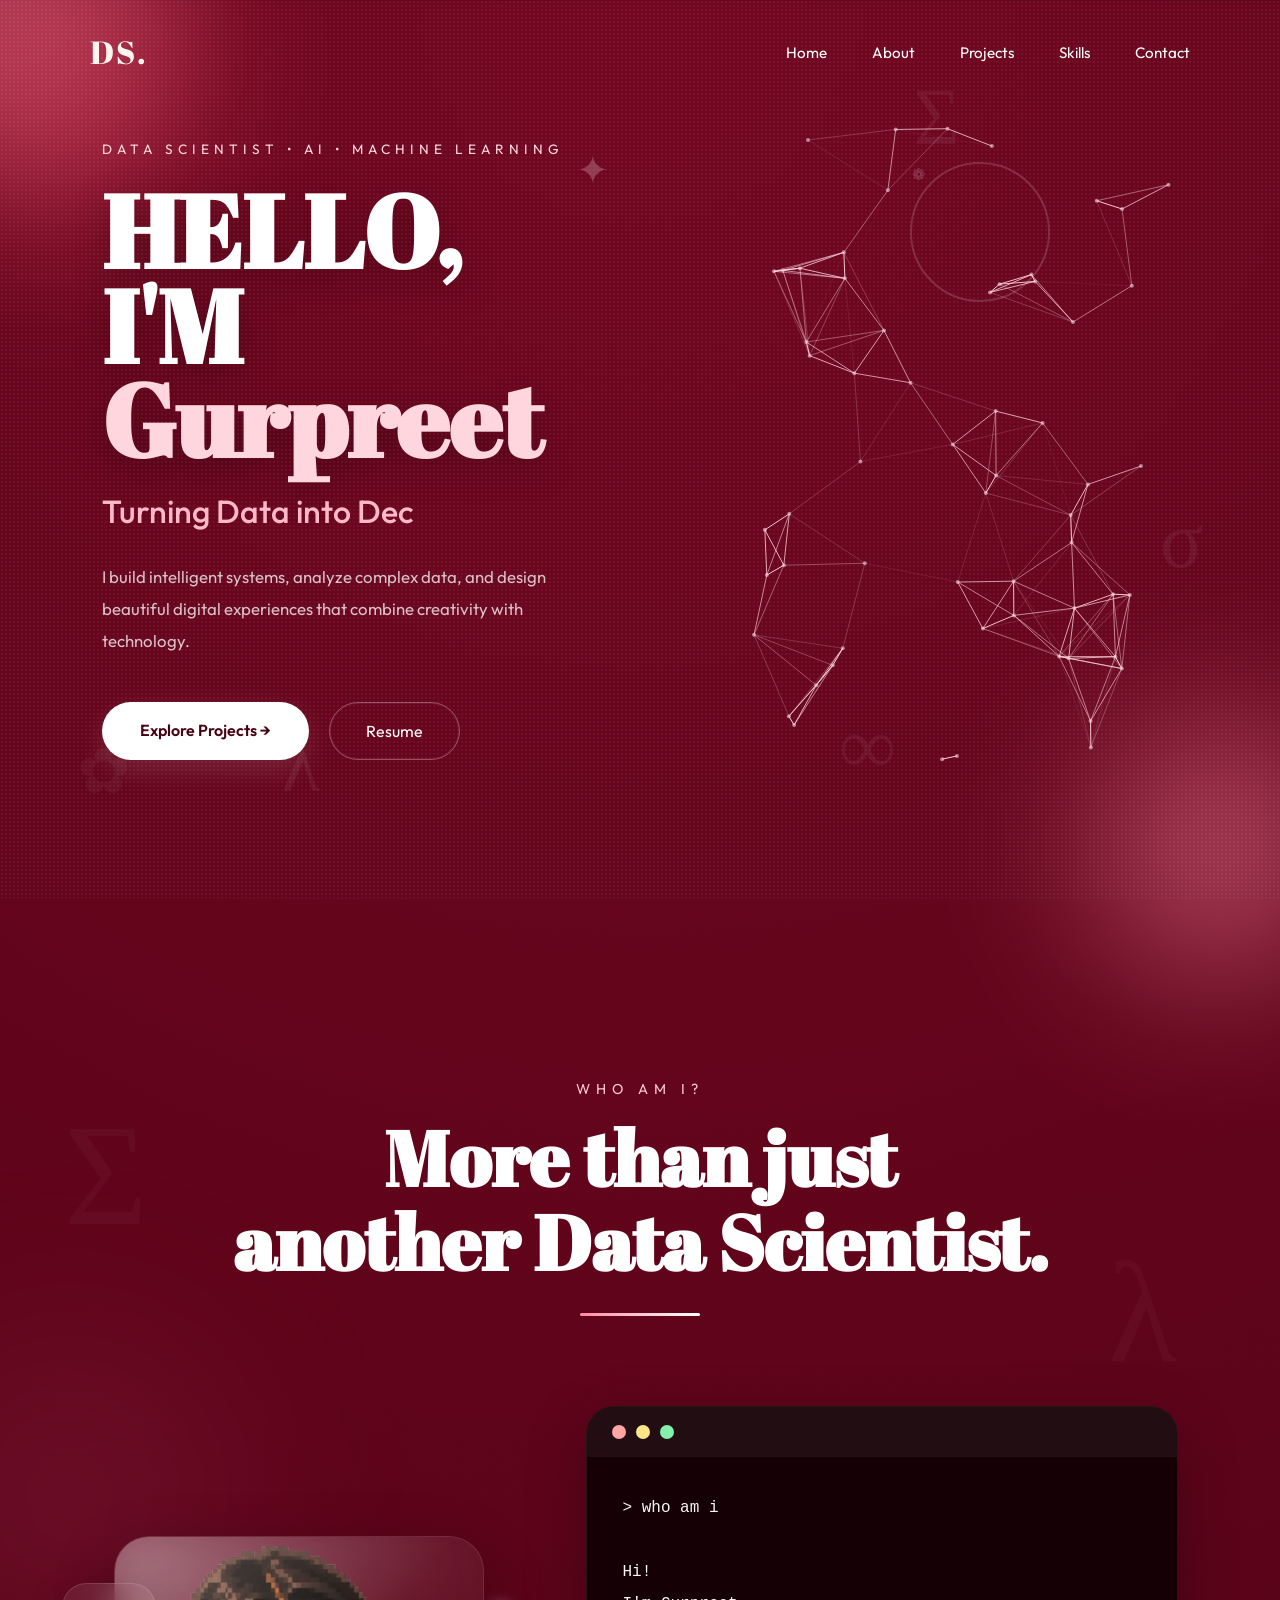
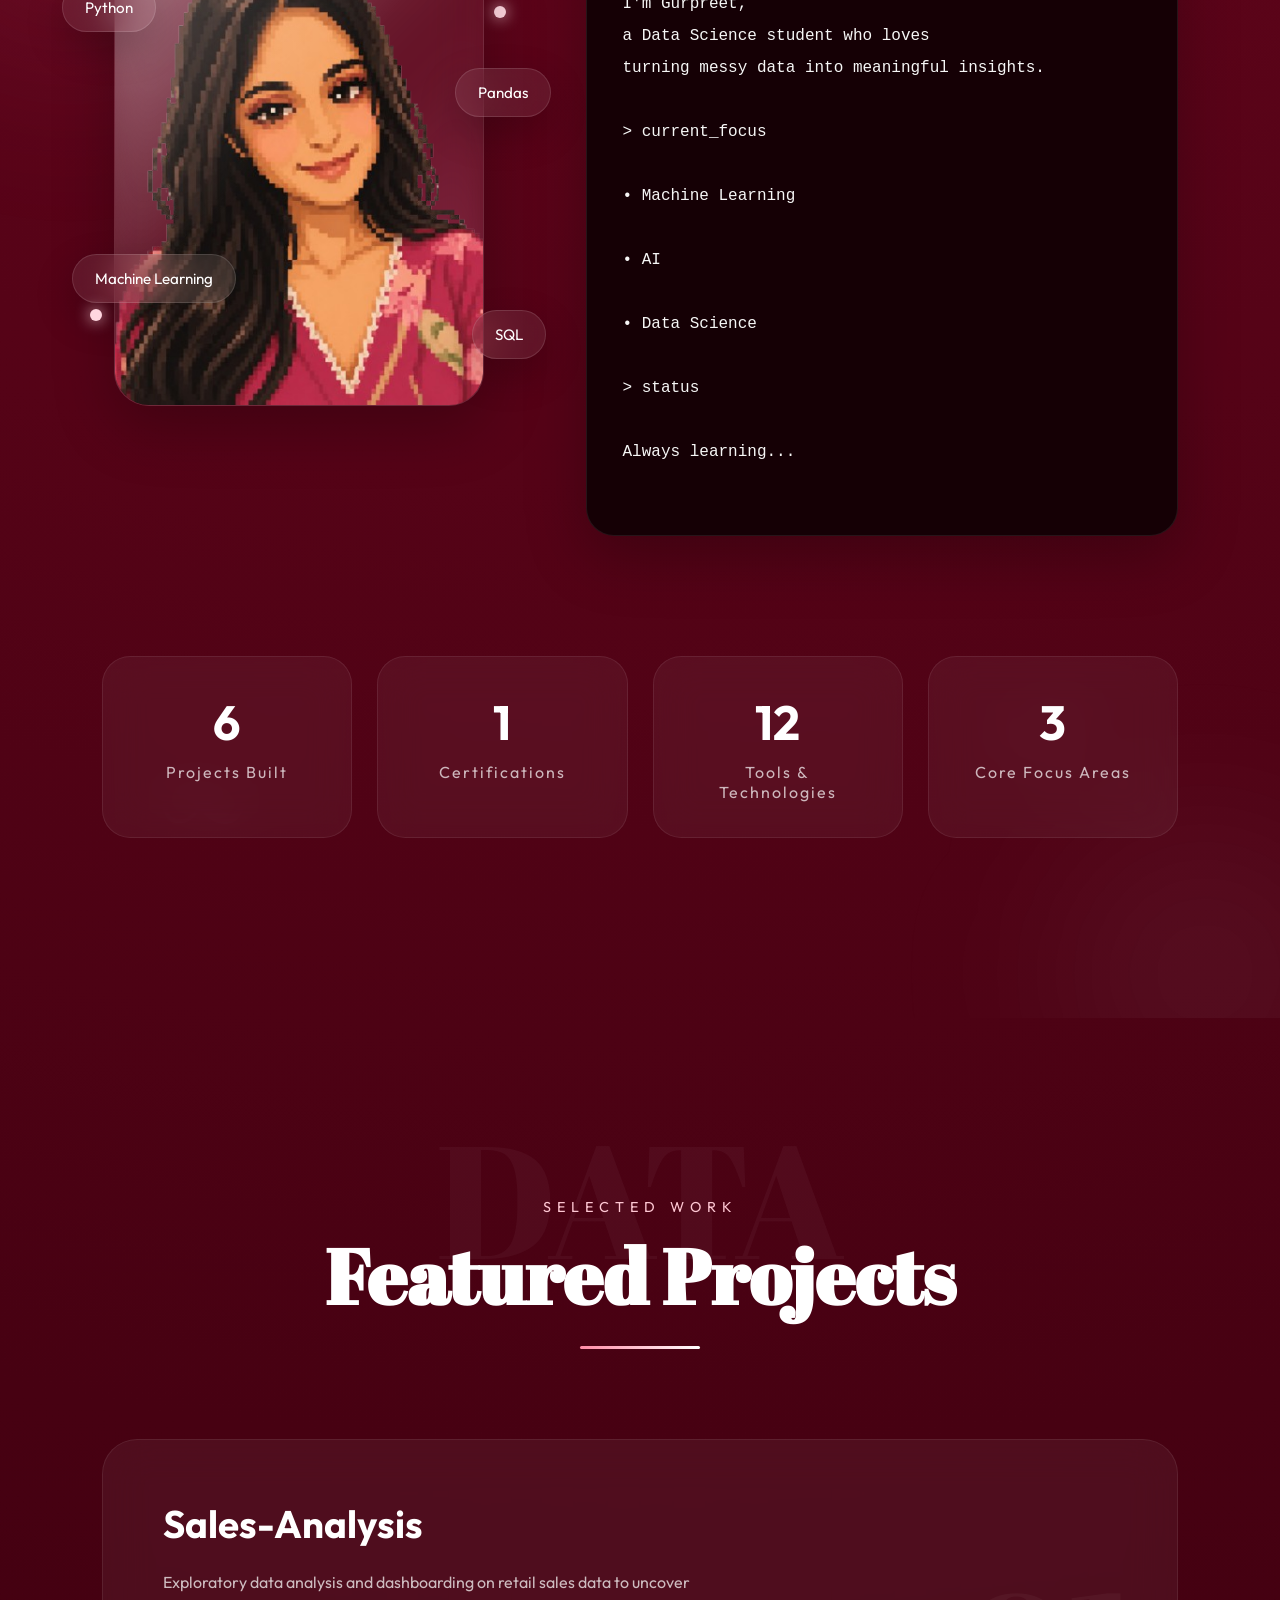
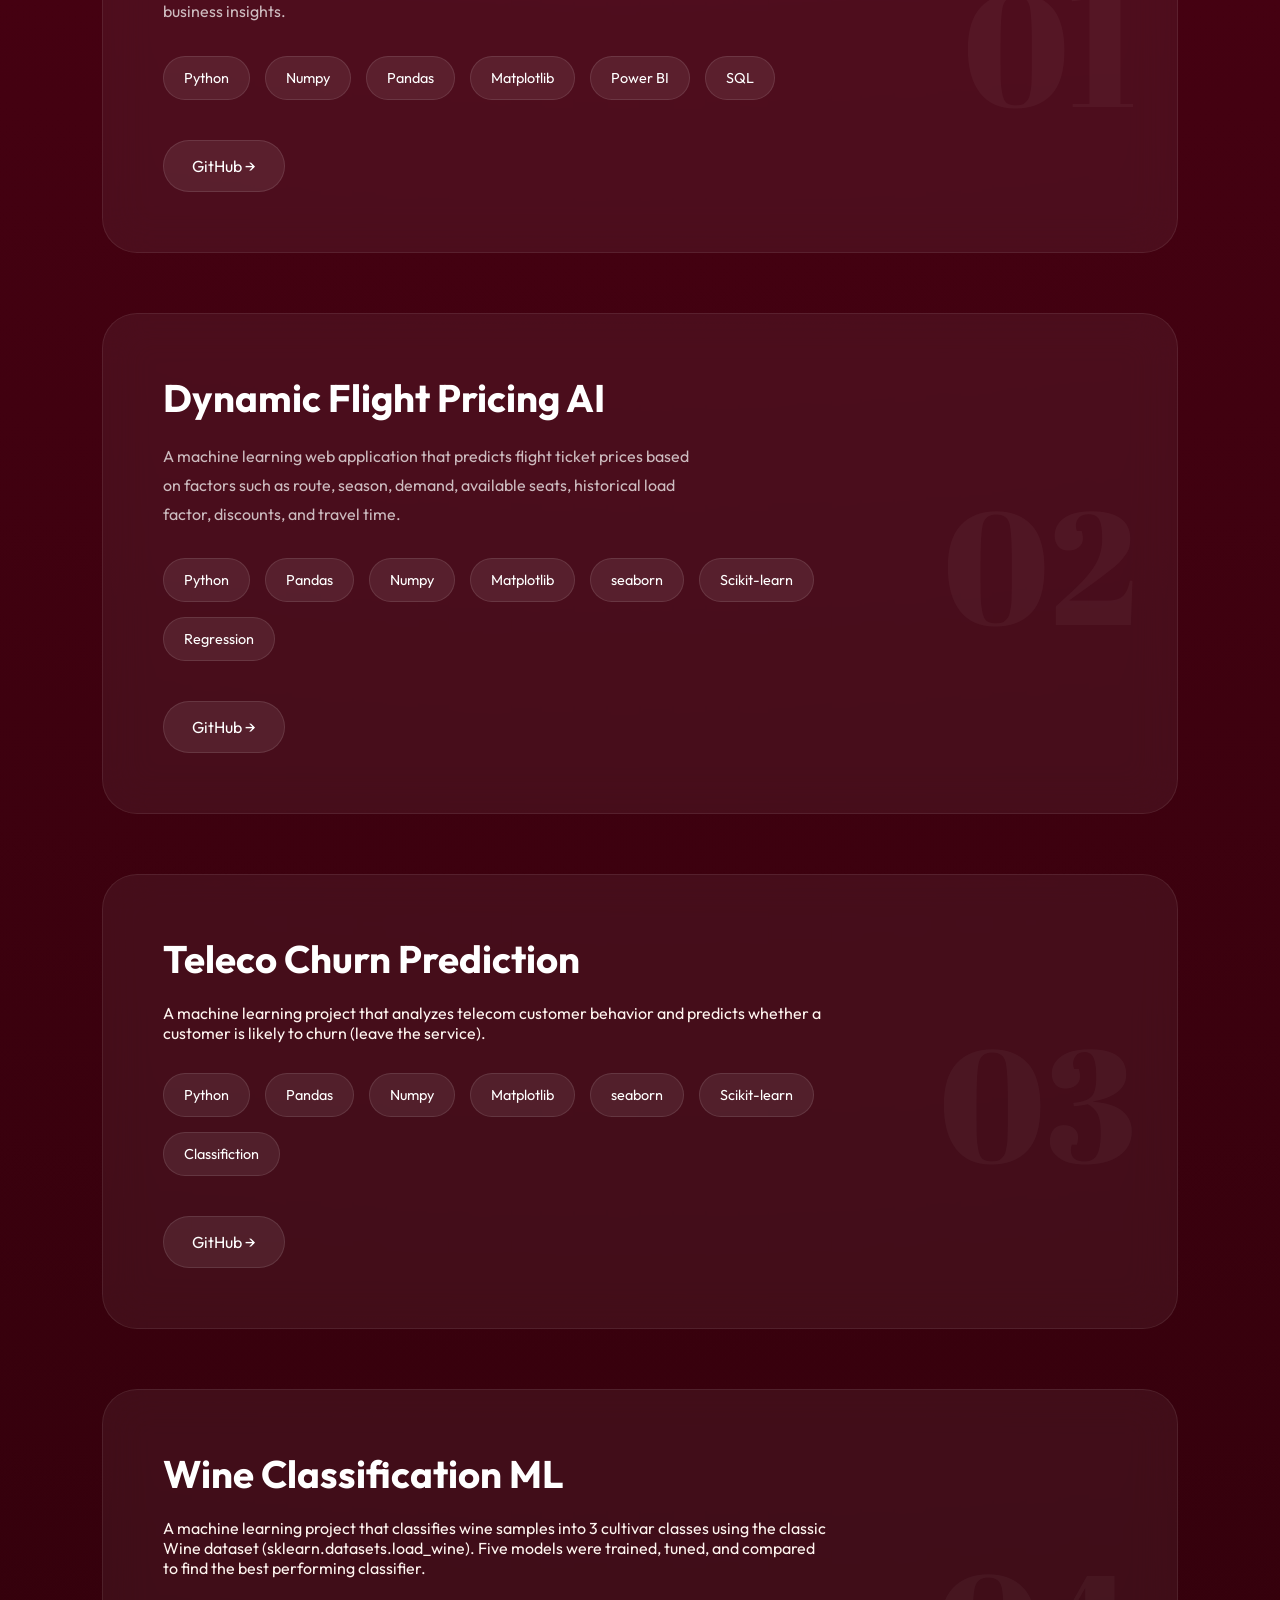
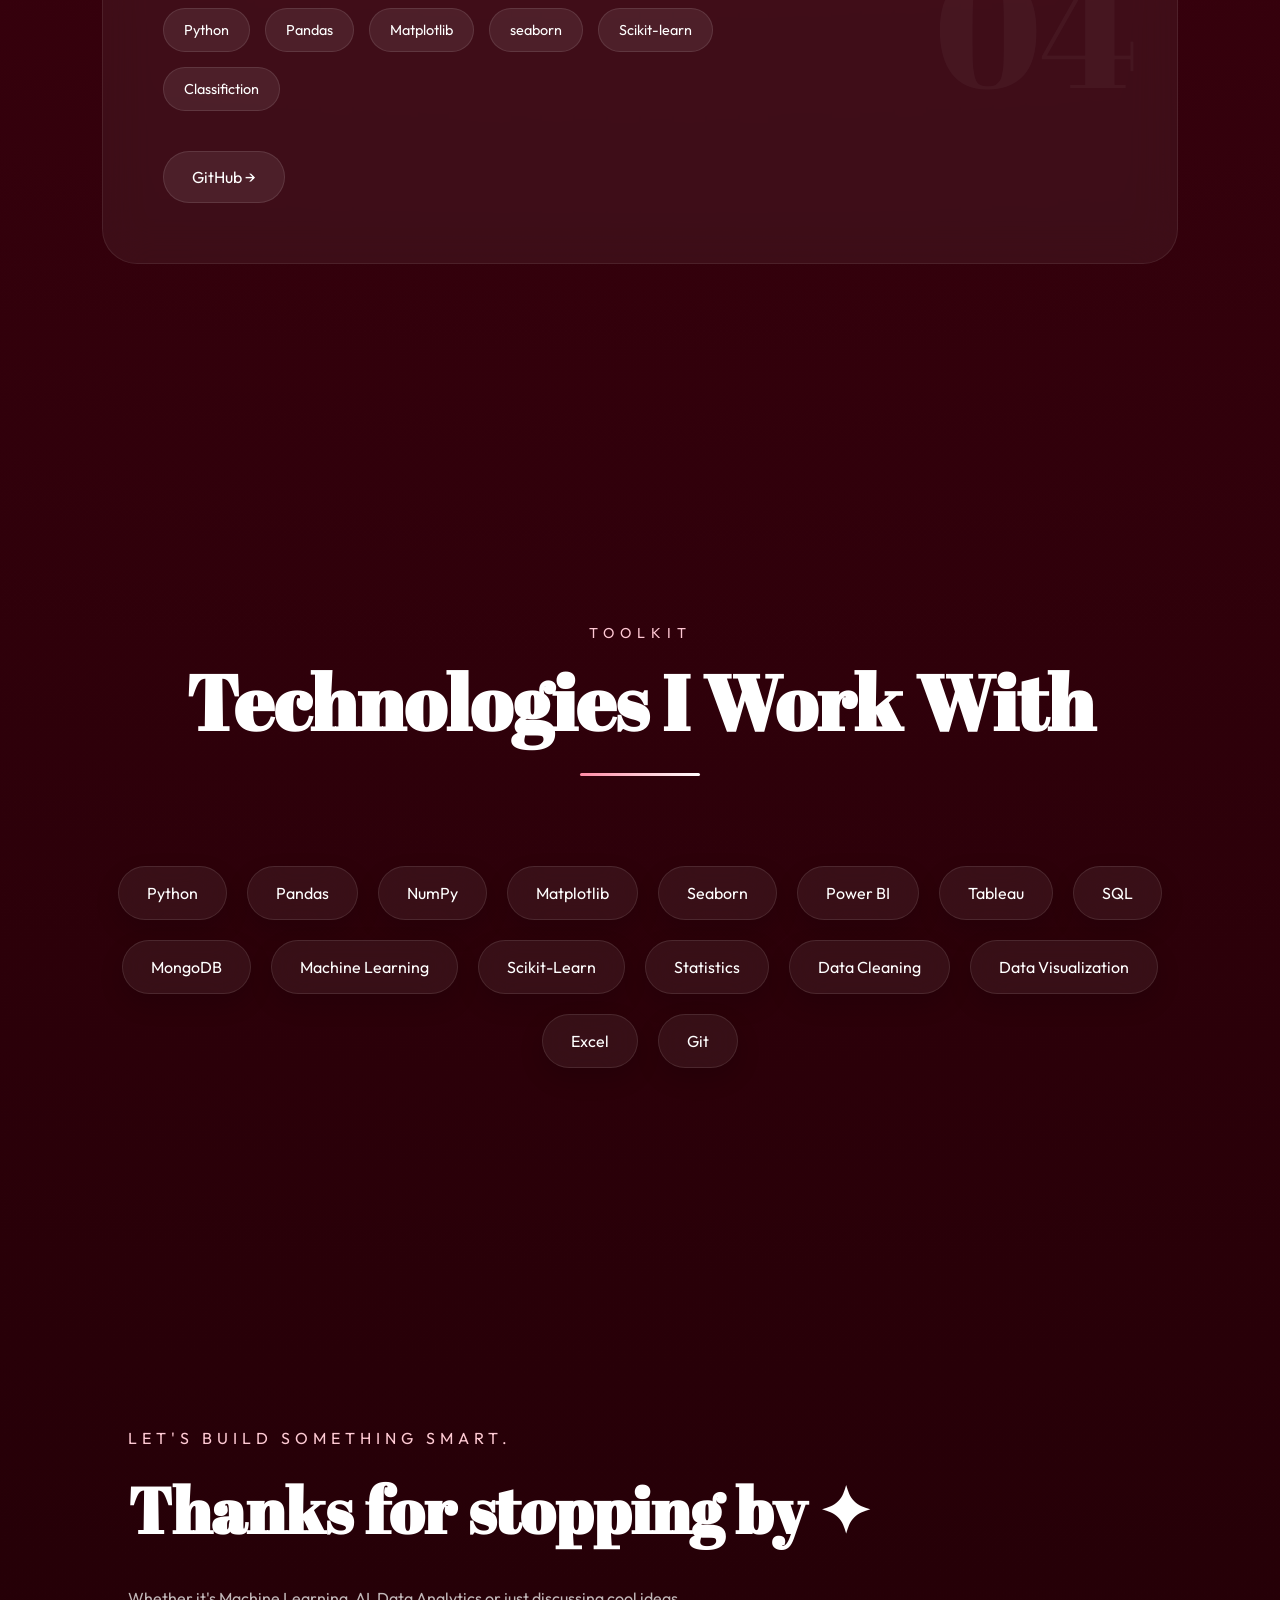
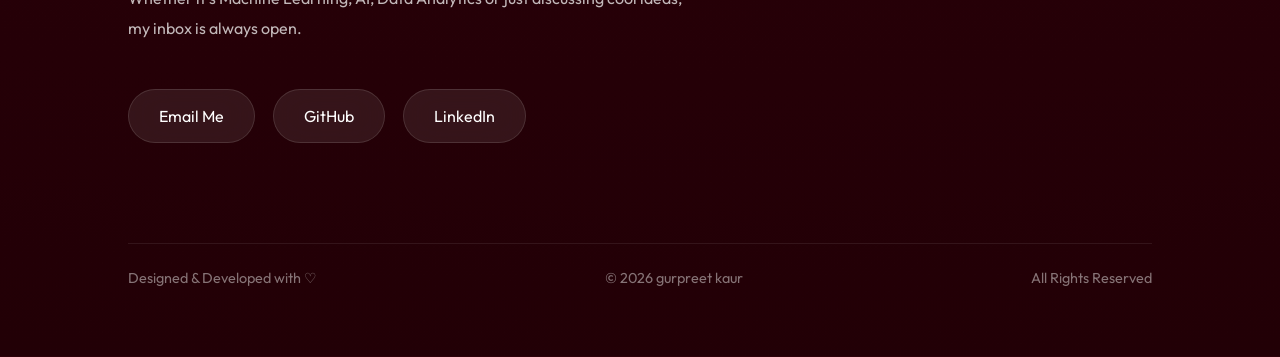
==== commit cf3ec98c: "Add new projects to portfolio" ====
--- a/home.html
+++ b/home.html
@@ -76,7 +76,7 @@
             <canvas id="networkCanvas"></canvas>
         </div>
     </section>
-<!-- ==========================================
+    <!-- ==========================================
                         ABOUT
 =========================================== -->
     <section class="about" id="about">
@@ -168,104 +168,163 @@
     </section>
 
 
-      
-<!-- =====================================
+
+    <!-- =====================================
             PROJECTS
 ====================================== -->
-        <section class="projects" id="projects">
-            <div class="section-title">
-                <p>SELECTED WORK</p>
-                <div class="desing">
-                    DATA
-                    </div>
-                <h2>
-                    Featured Projects
-                </h2>
-            </div>
-            <div class="project-list">
-                <!-- Project 1 -->
-                <article class="project-card">
-                    <div class="project-number">
-                        01
-                    </div>
-                    <div class="project-content">
-                        <h3>
-                            Sales-Analysis
-                        </h3>
-                        <p>
-                            Exploratory data analysis and
-                            dashboarding on retail sales data
-                            to uncover business insights.
-                        </p>
-                        <div class="tech-stack">
-                            <span>Python</span>
-                            <span>Numpy</span>
-                            <span>Pandas</span>
-                            <span>Matplotlib</span>
-                            <span>Power BI</span>
-                            <span>SQL</span>
-                        </div>
-                        <div class="project-buttons">
-                            <a href="https://github.com/gunjan01-source/superstore-analysis">
-                                GitHub →
-                            </a>
-                        </div>
-                    </div>
-                </article>
-                <!-- Project 2 -->
-                <article class="project-card">
-                    <div class="project-number">
-                        02
-                    </div>
-                    <div class="project-content">
-                        <h3>
-                            House Price Prediction
-                        </h3>
-                        <p>
-                            Predicting house prices using
-                            regression algorithms and
-                            feature engineering.
-                        </p>
-                        <div class="tech-stack">
-                            <span>Python</span>
-                            <span>Pandas</span>
-                            <span>Regression</span>
-                        </div>
-                        <div class="project-buttons">
-                            <a href="https://github.com/gunjan01-source/house-price-prediction">
-                                GitHub →
-                            </a>
-                        </div>
-                    </div>
-                </article>
-            </div>
-        </section>
-
-        <section class="skills" id="skills">
-                <div class="section-title">
-                    <p> TOOLKIT</p>
-                    <h2>Technologies I Work With</h2>
-                </div>
-                <div class="skills-cloud">
-                    <span class="skill-pill"> Python</span>
-                    <span class="skill-pill"> Pandas</span>
-                    <span class="skill-pill"> NumPy</span>
-                    <span class="skill-pill"> Matplotlib</span>
-                    <span class="skill-pill"> Seaborn</span>
-                    <span class="skill-pill"> Power BI</span>
-                    <span class="skill-pill"> Tableau</span>
-                    <span class="skill-pill"> SQL</span>
-                    <span class="skill-pill"> MongoDB</span>
-                    <span class="skill-pill"> Machine Learning</span>
-                    <span class="skill-pill"> Scikit-Learn</span>
-                    <span class="skill-pill"> Statistics</span>
-                    <span class="skill-pill"> Data Cleaning</span>
-                    <span class="skill-pill"> Data Visualization</span>
-                    <span class="skill-pill"> Excel</span>
-                    <span class="skill-pill"> Git</span>
-                </div>
-            </section>
-<!-- ====================================
+    <section class="projects" id="projects">
+        <div class="section-title">
+            <p>SELECTED WORK</p>
+            <div class="desing">
+                DATA
+            </div>
+            <h2>
+                Featured Projects
+            </h2>
+        </div>
+        <div class="project-list">
+            <!-- Project 1 -->
+            <article class="project-card">
+                <div class="project-number">
+                    01
+                </div>
+                <div class="project-content">
+                    <h3>
+                        Sales-Analysis
+                    </h3>
+                    <p>
+                        Exploratory data analysis and
+                        dashboarding on retail sales data
+                        to uncover business insights.
+                    </p>
+                    <div class="tech-stack">
+                        <span>Python</span>
+                        <span>Numpy</span>
+                        <span>Pandas</span>
+                        <span>Matplotlib</span>
+                        <span>Power BI</span>
+                        <span>SQL</span>
+                    </div>
+                    <div class="project-buttons">
+                        <a href="https://github.com/gunjan01-source/superstore-analysis">
+                            GitHub →
+                        </a>
+                    </div>
+                </div>
+            </article>
+            <!-- Project 2 -->
+            <article class="project-card">
+                <div class="project-number">
+                    02
+                </div>
+                <div class="project-content">
+                    <h3>
+                        Dynamic Flight Pricing AI
+                    </h3>
+                    <p>
+                        A machine learning web application that predicts flight ticket prices based on factors such as
+                        route, season, demand, available seats, historical load factor, discounts, and travel time.
+                    </p>
+                    <div class="tech-stack">
+                        <span>Python</span>
+                        <span>Pandas</span>
+                        <span>Numpy</span>
+                        <span>Matplotlib</span>
+                        <span>seaborn</span>
+                        <span>Scikit-learn</span>
+                        <span>Regression</span>
+                    </div>
+                    <div class="project-buttons">
+                        <a href="https://github.com/gunjan01-source/Dynamic_Flight_pricing">
+                            GitHub →
+                        </a>
+                    </div>
+                </div>
+            </article>
+            <!-- Project 3 -->
+            <article class="project-card">
+                <div class="project-number">
+                    03
+                </div>
+                <div class="project-content">
+                    <h3>
+                        Teleco Churn Prediction
+                    </h3>
+                    A machine learning project that analyzes telecom customer behavior and predicts whether a customer
+                    is likely to churn (leave the service).
+                    </p>
+                    <div class="tech-stack">
+                        <span>Python</span>
+                        <span>Pandas</span>
+                        <span>Numpy</span>
+                        <span>Matplotlib</span>
+                        <span>seaborn</span>
+                        <span>Scikit-learn</span>
+                        <span>Classifiction</span>
+                    </div>
+                    <div class="project-buttons">
+                        <a href="https://github.com/gunjan01-source/telco-churn-prediction">
+                            GitHub →
+                        </a>
+                    </div>
+                </div>
+            </article>
+            <!-- Project 3 -->
+            <article class="project-card">
+                <div class="project-number">
+                    04
+                </div>
+                <div class="project-content">
+                    <h3>
+                        Wine Classification ML
+                    </h3>
+                    A machine learning project that classifies wine samples into 3 cultivar classes using the classic
+                    Wine dataset (sklearn.datasets.load_wine). Five models were trained, tuned, and compared to find the
+                    best performing classifier.
+                    </p>
+                    <div class="tech-stack">
+                        <span>Python</span>
+                        <span>Pandas</span>
+                        <span>Matplotlib</span>
+                        <span>seaborn</span>
+                        <span>Scikit-learn</span>
+                        <span>Classifiction</span>
+                    </div>
+                    <div class="project-buttons">
+                        <a href="https://github.com/gunjan01-source/wine-classification-ml">
+                            GitHub →
+                        </a>
+                    </div>
+                </div>
+            </article>
+        </div>
+    </section>
+
+    <section class="skills" id="skills">
+        <div class="section-title">
+            <p> TOOLKIT</p>
+            <h2>Technologies I Work With</h2>
+        </div>
+        <div class="skills-cloud">
+            <span class="skill-pill"> Python</span>
+            <span class="skill-pill"> Pandas</span>
+            <span class="skill-pill"> NumPy</span>
+            <span class="skill-pill"> Matplotlib</span>
+            <span class="skill-pill"> Seaborn</span>
+            <span class="skill-pill"> Power BI</span>
+            <span class="skill-pill"> Tableau</span>
+            <span class="skill-pill"> SQL</span>
+            <span class="skill-pill"> MongoDB</span>
+            <span class="skill-pill"> Machine Learning</span>
+            <span class="skill-pill"> Scikit-Learn</span>
+            <span class="skill-pill"> Statistics</span>
+            <span class="skill-pill"> Data Cleaning</span>
+            <span class="skill-pill"> Data Visualization</span>
+            <span class="skill-pill"> Excel</span>
+            <span class="skill-pill"> Git</span>
+        </div>
+    </section>
+    <!-- ====================================
                     FOOTER
  ======================================== -->
     <footer class="footer" id="footer">
@@ -303,11 +362,11 @@
                 © 2026 gurpreet kaur
             </span>
             <span>
-            All Rights Reserved 
+                All Rights Reserved
             </span>
         </div>
     </footer>
-    
+
     <script src="home.js"></script>
 </body>
 
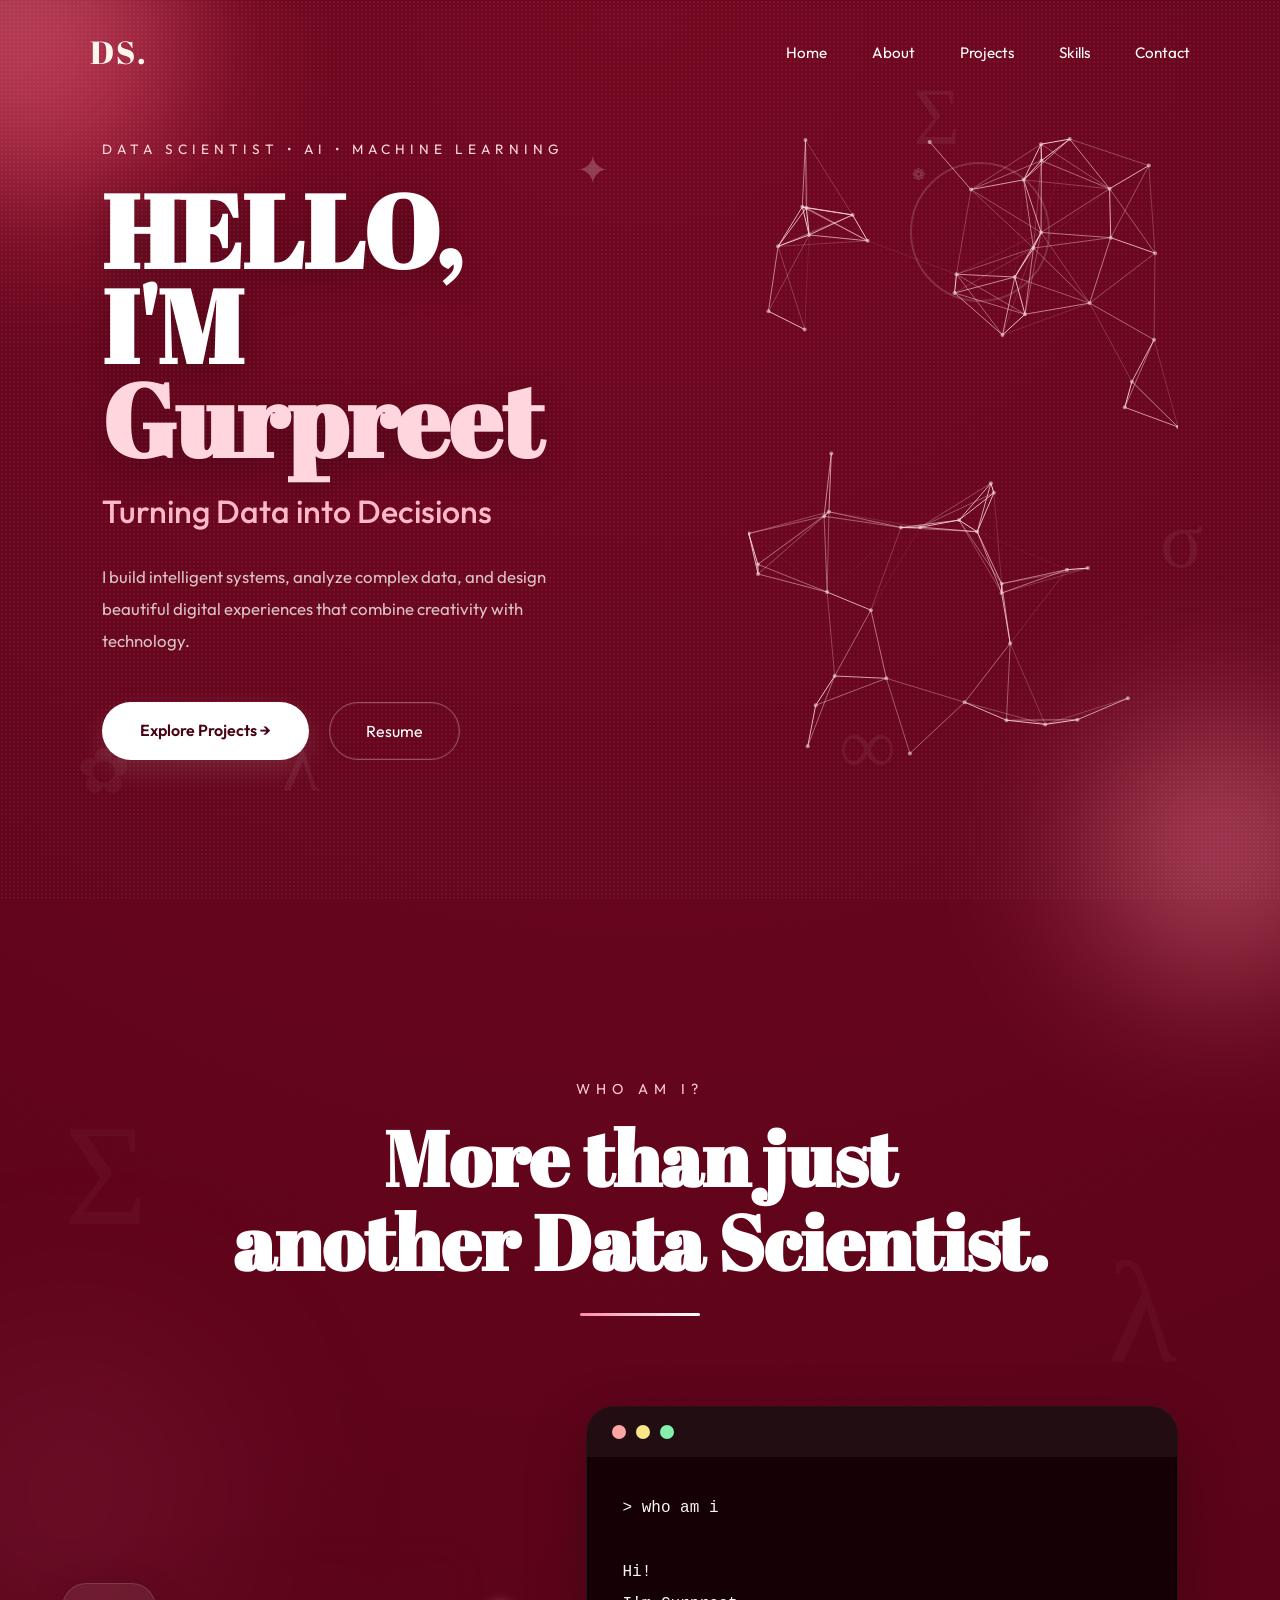
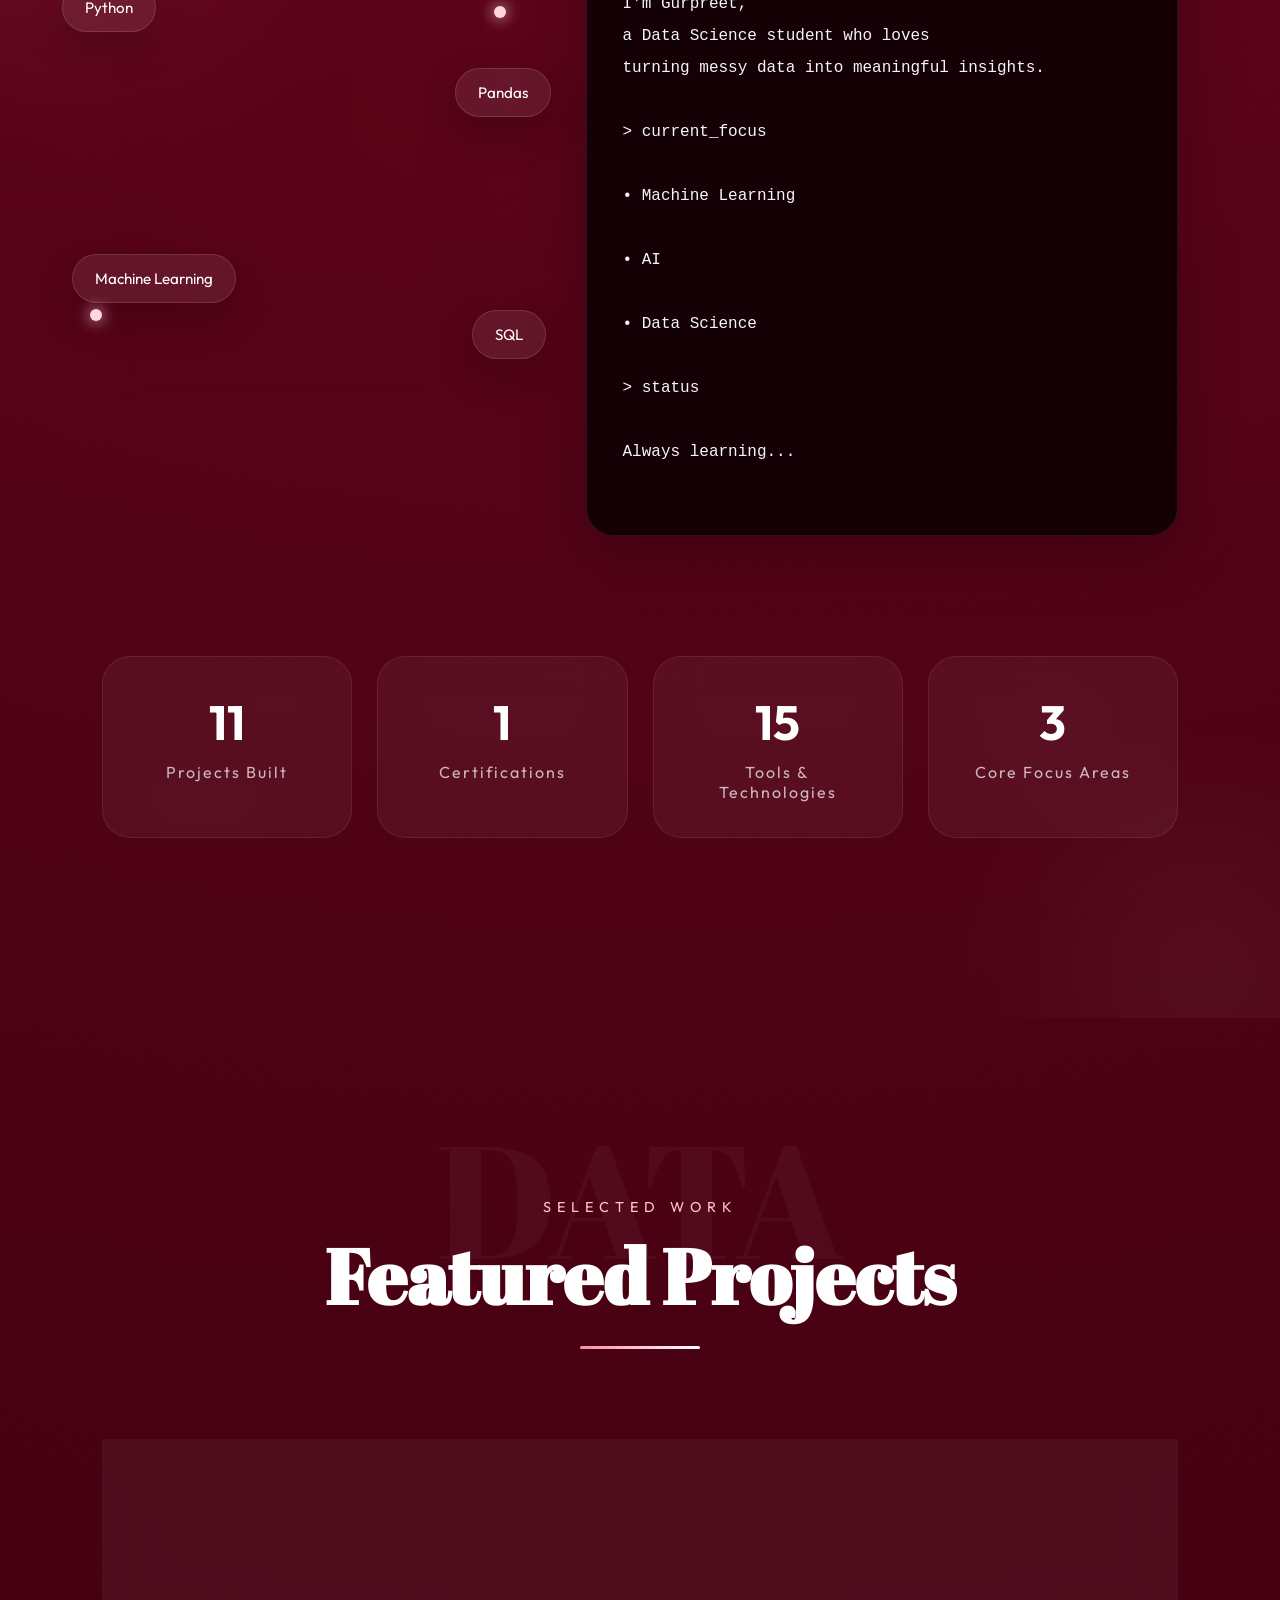
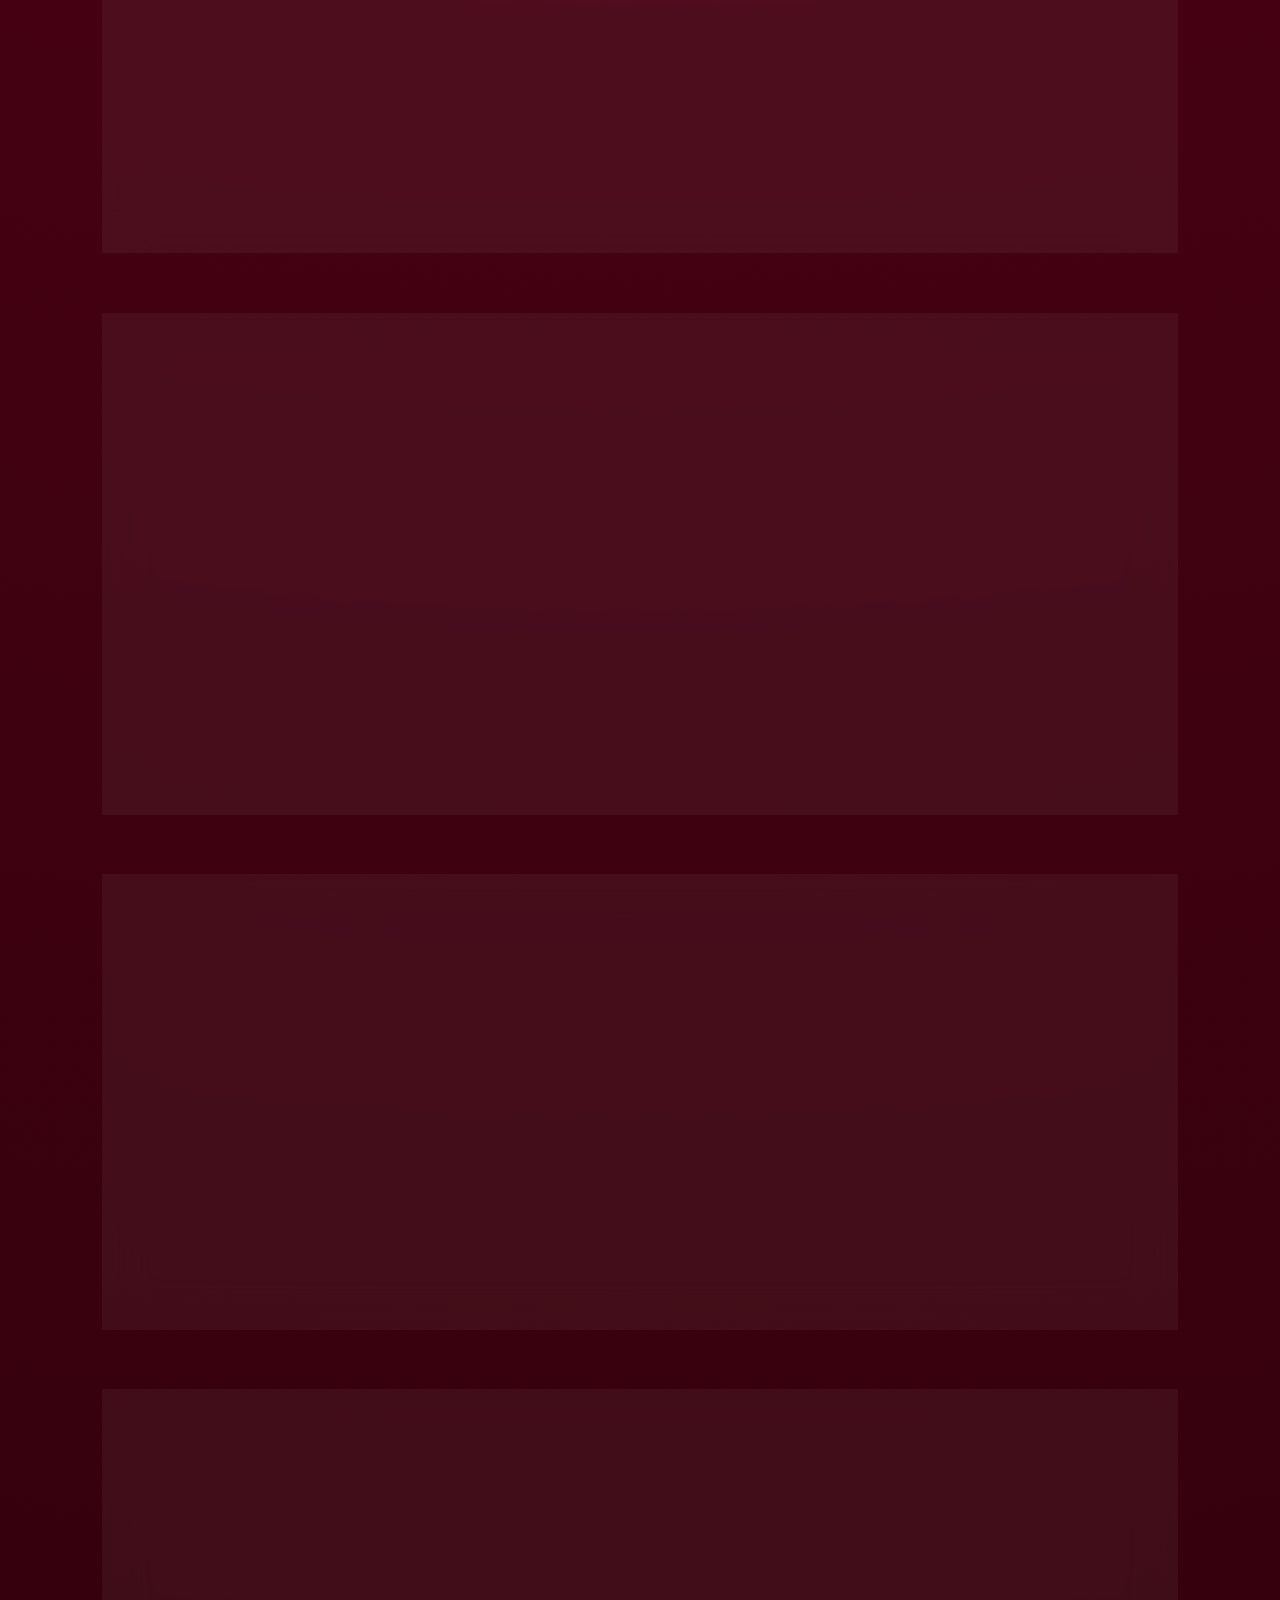
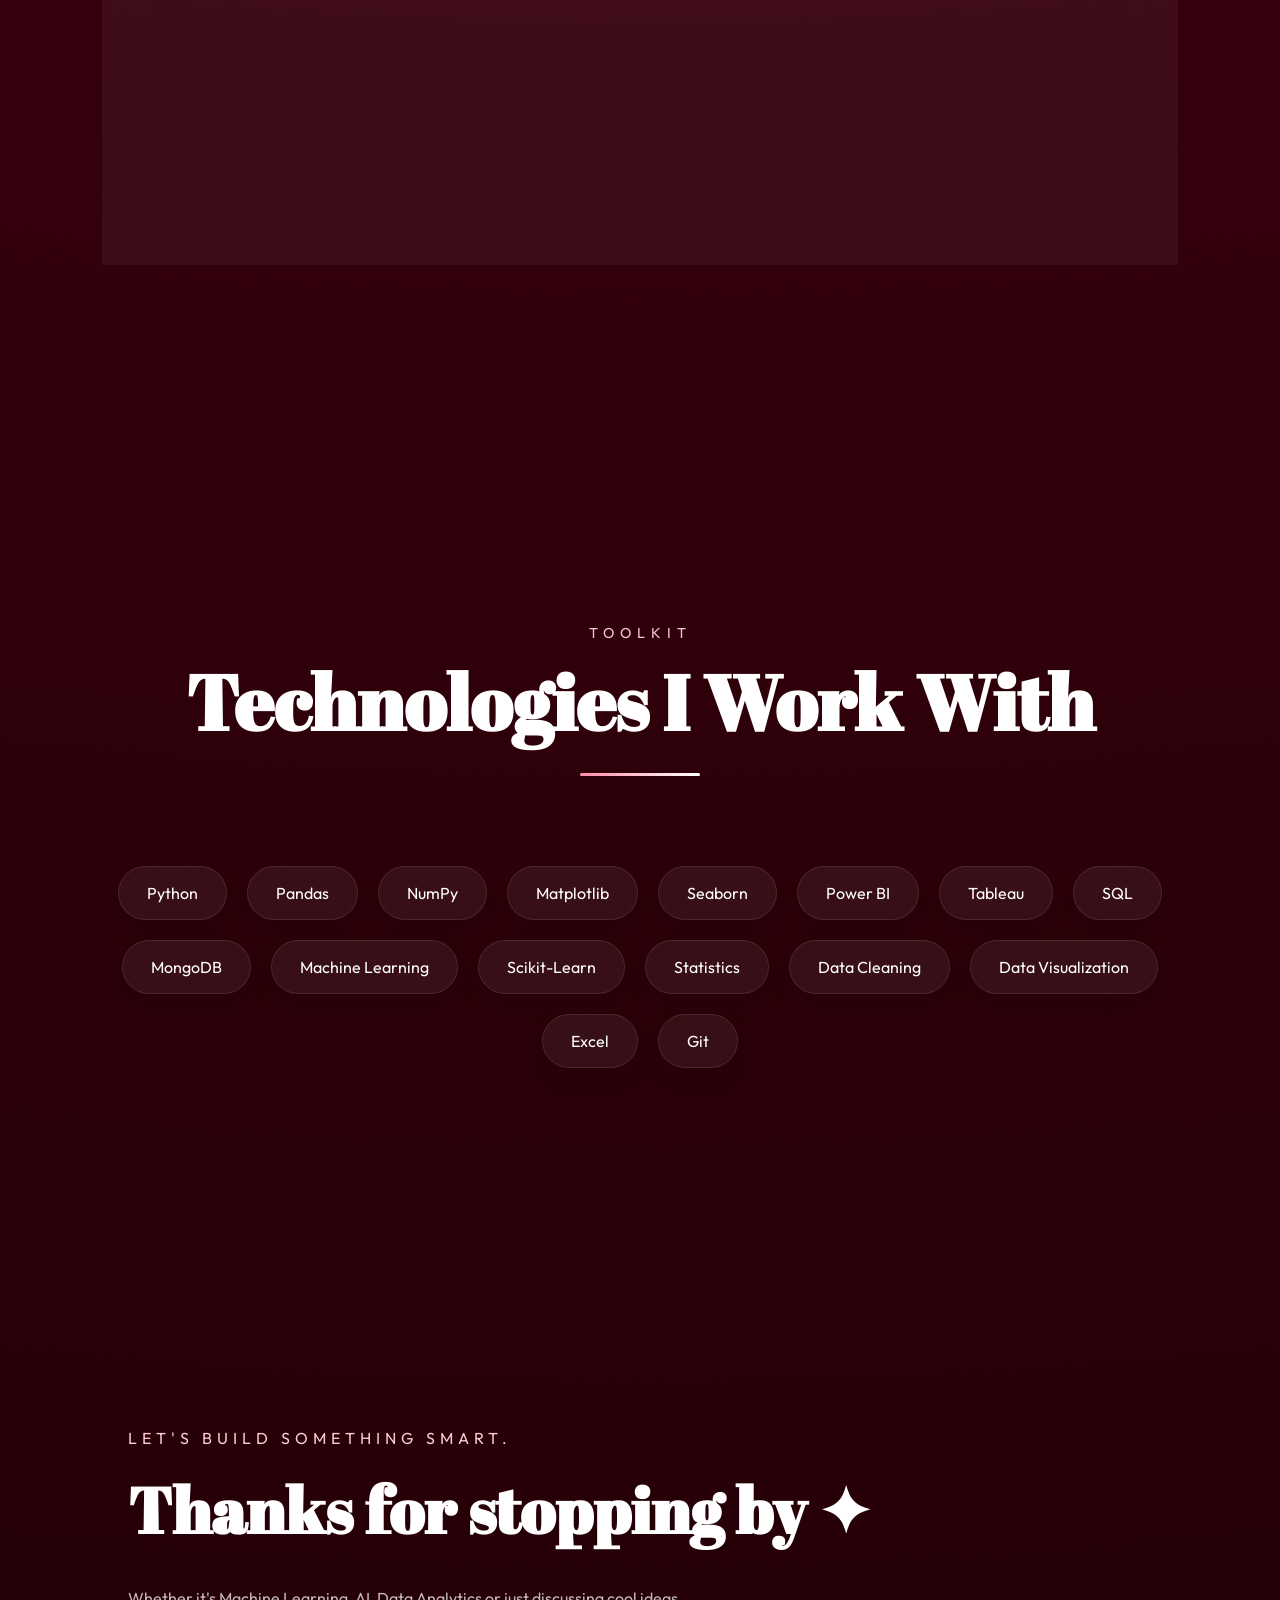
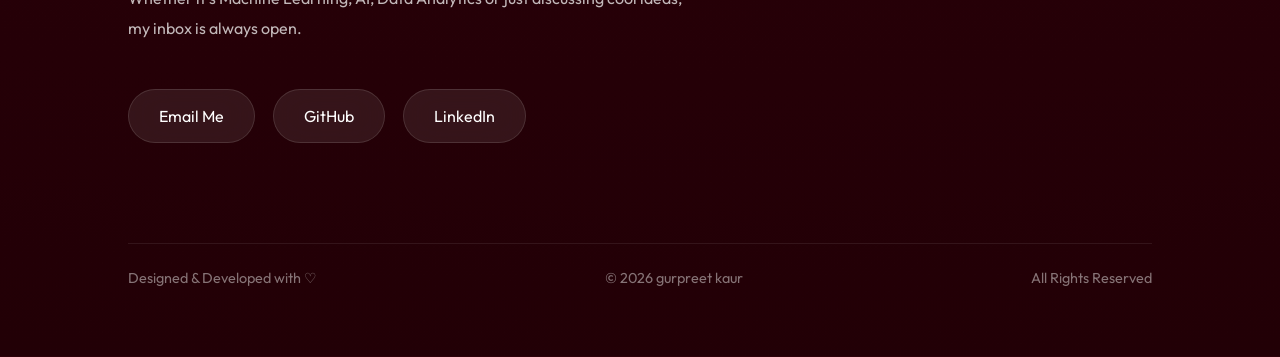
==== commit 1709b2ff: "Updated project build score" ====
--- a/home.html
+++ b/home.html
@@ -149,7 +149,7 @@
         </div>
         <div class="stats">
             <div class="stat-card">
-                <h3 class="counter" data-target="8">0</h3>
+                <h3 class="counter" data-target="12">0</h3>
                 <p>Projects Built</p>
             </div>
             <div class="stat-card">
